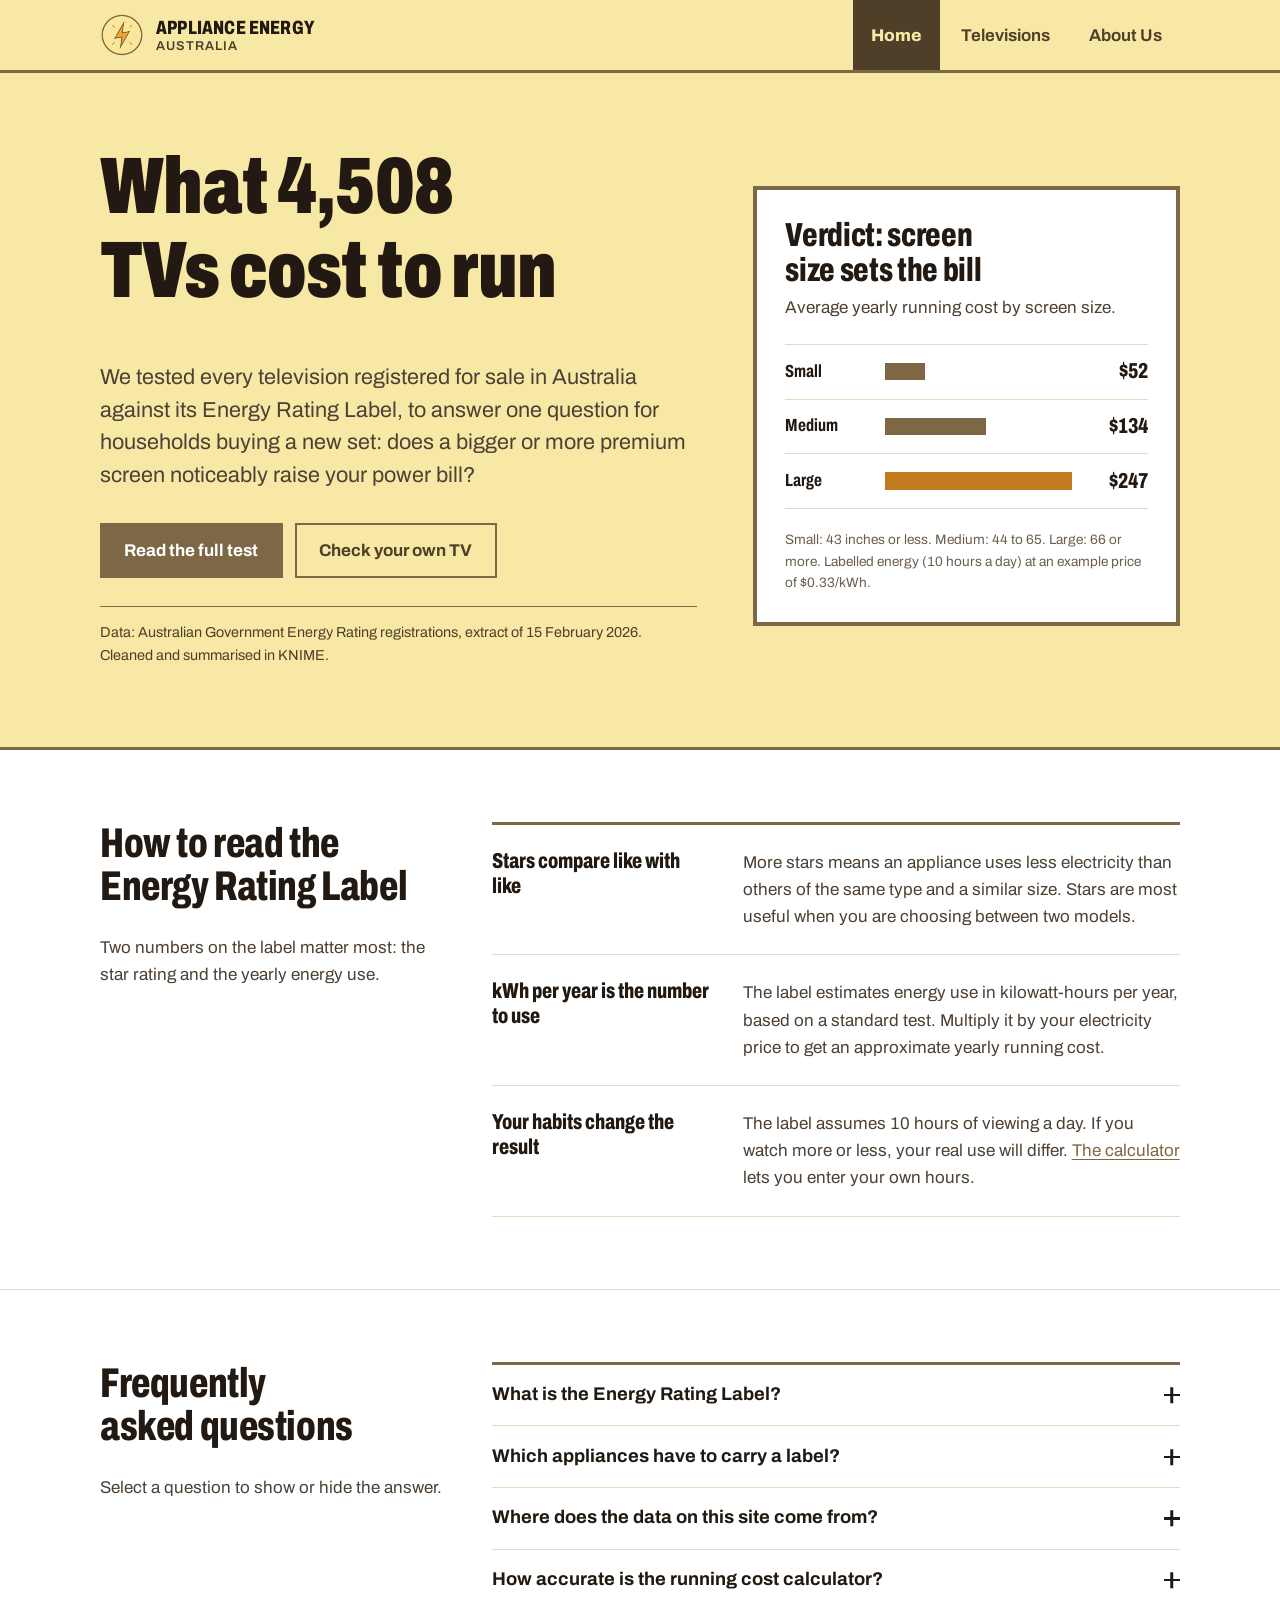
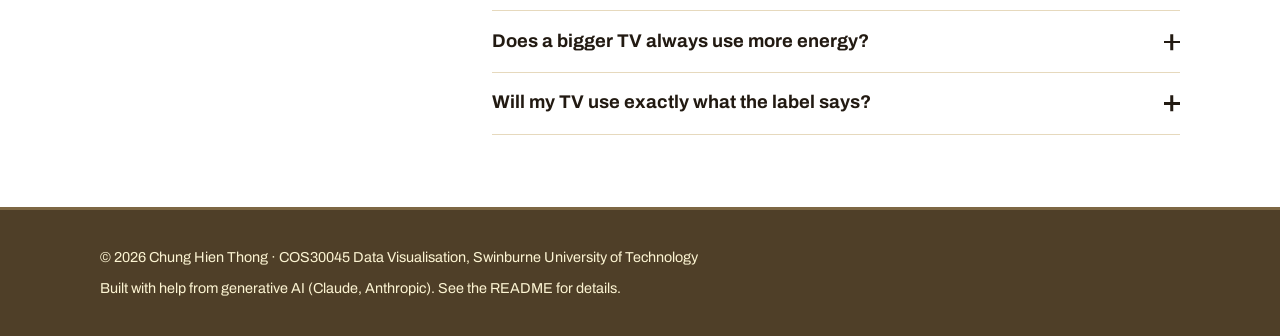
==== index.html @ 0ded5a05 "Add three-page site with navigation, FAQ accordion and footer (Ex 0.2) Home, Televisions and About U" ====
<!DOCTYPE html>
<html lang="en-AU">
<head>
  <meta charset="UTF-8">
  <meta name="viewport" content="width=device-width, initial-scale=1">
  <title>Appliance Energy Australia | Home</title>
  <meta name="description" content="A plain-language guide to how much electricity household appliances use in Australia.">
  <link rel="icon" href="assets/img/PowerIcon.png">
  <link rel="preconnect" href="https://fonts.googleapis.com">
  <link rel="preconnect" href="https://fonts.gstatic.com" crossorigin>
  <link rel="stylesheet" href="https://fonts.googleapis.com/css2?family=Archivo:wdth,wght@62..125,400..900&display=swap">
  <link rel="stylesheet" href="assets/css/styles.css">
  <script src="assets/js/main.js" defer></script>
  <script src="assets/js/report.js" defer></script>
</head>
<body>
  <a class="skip-link" href="#main">Skip to content</a>

  <header class="site-header">
    <div class="container header-inner">
      <a class="brand" href="index.html">
        <img src="assets/img/PowerIcon.png" alt="" width="44" height="44">
        <span class="brand-name">Appliance Energy<span class="brand-sub">Australia</span></span>
      </a>
      <nav class="site-nav" aria-label="Main">
        <ul>
          <li><a href="index.html" aria-current="page">Home</a></li>
          <li><a href="televisions.html">Televisions</a></li>
          <li><a href="about.html">About Us</a></li>
        </ul>
      </nav>
    </div>
  </header>

  <main id="main">
    <section class="cover" aria-labelledby="cover-title">
      <div class="container cover-grid">
        <div>
          <h1 id="cover-title">What 4,508 TVs cost to run</h1>
          <p class="standfirst">We tested every television registered for sale in Australia against its Energy Rating Label, to answer one question for households buying a new set: does a bigger or more premium screen noticeably raise your power bill?</p>
          <div class="cover-actions">
            <a class="btn" href="televisions.html">Read the full test</a>
            <a class="btn btn-quiet" href="televisions.html#calculator">Check your own TV</a>
          </div>
          <p class="byline">Data: Australian Government Energy Rating registrations, extract of 15 February 2026. Cleaned and summarised in KNIME.</p>
        </div>

        <aside class="verdict" aria-labelledby="verdict-title">
          <h2 id="verdict-title">Verdict: screen size sets the bill</h2>
          <p class="verdict-lead">Average yearly running cost by screen size.</p>
          <ol class="scores" data-grow>
            <li class="score score-small">
              <span class="score-label">Small</span>
              <span class="score-track"><span class="score-fill"></span></span>
              <span class="score-value">$52</span>
            </li>
            <li class="score score-medium">
              <span class="score-label">Medium</span>
              <span class="score-track"><span class="score-fill"></span></span>
              <span class="score-value">$134</span>
            </li>
            <li class="score score-large">
              <span class="score-label">Large</span>
              <span class="score-track"><span class="score-fill score-fill-focus"></span></span>
              <span class="score-value">$247</span>
            </li>
          </ol>
          <p class="fine-print">Small: 43 inches or less. Medium: 44 to 65. Large: 66 or more. Labelled energy (10 hours a day) at an example price of $0.33/kWh.</p>
        </aside>
      </div>
    </section>

    <section class="section" id="label" aria-labelledby="label-title">
      <div class="container split">
        <div class="section-head">
          <h2 id="label-title">How to read the Energy Rating Label</h2>
          <p>Two numbers on the label matter most: the star rating and the yearly energy use.</p>
        </div>
        <dl class="label-guide">
          <div>
            <dt>Stars compare like with like</dt>
            <dd>More stars means an appliance uses less electricity than others of the same type and a similar size. Stars are most useful when you are choosing between two models.</dd>
          </div>
          <div>
            <dt>kWh per year is the number to use</dt>
            <dd>The label estimates energy use in kilowatt-hours per year, based on a standard test. Multiply it by your electricity price to get an approximate yearly running cost.</dd>
          </div>
          <div>
            <dt>Your habits change the result</dt>
            <dd>The label assumes 10 hours of viewing a day. If you watch more or less, your real use will differ. <a href="televisions.html#calculator">The calculator</a> lets you enter your own hours.</dd>
          </div>
        </dl>
      </div>
    </section>

    <section class="section" aria-labelledby="faq-title">
      <div class="container split">
        <div class="section-head">
          <h2 id="faq-title">Frequently asked questions</h2>
          <p>Select a question to show or hide the answer.</p>
        </div>

        <div class="faq">
          <div class="faq-item">
            <h3 class="faq-q">
              <button type="button" id="faq-1-btn" aria-expanded="false" aria-controls="faq-1">
                What is the Energy Rating Label?
                <span class="faq-icon" aria-hidden="true"></span>
              </button>
            </h3>
            <div class="faq-a" id="faq-1" role="region" aria-labelledby="faq-1-btn" hidden>
              <p>It is a label shown on many household appliances sold in Australia and New Zealand. It gives a star rating and an estimate of how much electricity the appliance uses in a year.</p>
            </div>
          </div>

          <div class="faq-item">
            <h3 class="faq-q">
              <button type="button" id="faq-2-btn" aria-expanded="false" aria-controls="faq-2">
                Which appliances have to carry a label?
                <span class="faq-icon" aria-hidden="true"></span>
              </button>
            </h3>
            <div class="faq-a" id="faq-2" role="region" aria-labelledby="faq-2-btn" hidden>
              <p>Labelling applies to common household appliances such as televisions, fridges and freezers, washing machines, clothes dryers, dishwashers, air conditioners and computer monitors.</p>
            </div>
          </div>

          <div class="faq-item">
            <h3 class="faq-q">
              <button type="button" id="faq-3-btn" aria-expanded="false" aria-controls="faq-3">
                Where does the data on this site come from?
                <span class="faq-icon" aria-hidden="true"></span>
              </button>
            </h3>
            <div class="faq-a" id="faq-3" role="region" aria-labelledby="faq-3-btn" hidden>
              <p>The television data comes from registration records published by the Australian Government's Energy Rating program. This site uses the extract dated 15 February 2026, cleaned and summarised in KNIME.</p>
            </div>
          </div>

          <div class="faq-item">
            <h3 class="faq-q">
              <button type="button" id="faq-4-btn" aria-expanded="false" aria-controls="faq-4">
                How accurate is the running cost calculator?
                <span class="faq-icon" aria-hidden="true"></span>
              </button>
            </h3>
            <div class="faq-a" id="faq-4" role="region" aria-labelledby="faq-4-btn" hidden>
              <p>It gives an estimate. Real power draw changes with settings such as screen brightness, and the calculator does not include standby power. Treat the result as a guide for comparing options.</p>
            </div>
          </div>

          <div class="faq-item">
            <h3 class="faq-q">
              <button type="button" id="faq-5-btn" aria-expanded="false" aria-controls="faq-5">
                Does a bigger TV always use more energy?
                <span class="faq-icon" aria-hidden="true"></span>
              </button>
            </h3>
            <div class="faq-a" id="faq-5" role="region" aria-labelledby="faq-5-btn" hidden>
              <p>In the data, yes: energy use rises steadily with screen size, and a large TV costs about five times as much to run as a small one. Screen technology makes a much smaller difference. The Televisions page shows this step by step.</p>
            </div>
          </div>

          <div class="faq-item">
            <h3 class="faq-q">
              <button type="button" id="faq-6-btn" aria-expanded="false" aria-controls="faq-6">
                Will my TV use exactly what the label says?
                <span class="faq-icon" aria-hidden="true"></span>
              </button>
            </h3>
            <div class="faq-a" id="faq-6" role="region" aria-labelledby="faq-6-btn" hidden>
              <p>Probably not. The label comes from a standard laboratory test and assumes 10 hours of viewing a day. Brightness settings, the content you watch and how many hours you use the TV all change the real figure.</p>
            </div>
          </div>
        </div>
      </div>
    </section>
  </main>

  <footer class="site-footer">
    <div class="container footer-inner">
      <p>&copy; <span id="year">2026</span> Chung Hien Thong &middot; COS30045 Data Visualisation, Swinburne University of Technology</p>
      <p>Built with help from generative AI (Claude, Anthropic). See the README for details.</p>
    </div>
  </footer>
</body>
</html>
---- assets/css/styles.css ----
/* Initial version generated with Claude (Anthropic). See README > Generative AI Reflection. */

:root {
  --butter: #f8e8a5;
  --butter-deep: #f3cd6a;
  --butter-soft: #fcf4d2;
  --bark: #7d6744;
  --bark-dark: #4f3f28;
  --bolt: #c47a1e;
  --bolt-ink: #8a5210;
  --ink: #221a12;
  --ink-soft: #4d4034;
  --muted: #6b5e4e;
  --paper: #ffffff;
  --line: #e6d9bd;
  --error: #a3331a;
  --rule: 3px solid var(--bark);
  --hairline: 1px solid var(--line);
  --max-width: 1120px;
  --measure: 68ch;
  --font: "Archivo", "Helvetica Neue", Arial, sans-serif;
  --condensed: 72%;
  --ease-out: cubic-bezier(0.16, 1, 0.3, 1);
}

*,
*::before,
*::after {
  box-sizing: border-box;
}

html {
  scrollbar-color: var(--bark) var(--butter-soft);
  scroll-padding-top: 6rem;
}

body {
  margin: 0;
  font-family: var(--font);
  font-size: 1.0625rem;
  line-height: 1.6;
  color: var(--ink);
  background: var(--paper);
  caret-color: var(--bolt);
  font-variant-numeric: tabular-nums;
}

::selection {
  background: var(--butter-deep);
  color: var(--ink);
}

img {
  display: block;
  max-width: 100%;
  height: auto;
}

a {
  color: var(--bark);
  text-decoration-thickness: 1px;
  text-underline-offset: 0.2em;
}

a:hover {
  color: var(--bolt-ink);
  text-decoration-thickness: 2px;
}

:focus-visible {
  outline: 3px solid var(--bark-dark);
  outline-offset: 3px;
}

.site-footer :focus-visible {
  outline-color: var(--butter);
}

h1,
h2,
h3 {
  margin: 0 0 0.6em;
  line-height: 1.05;
  font-weight: 800;
  font-stretch: var(--condensed);
  letter-spacing: -0.01em;
  text-wrap: balance;
}

h1 {
  font-size: clamp(2.6rem, 6.5vw, 5rem);
  font-weight: 900;
}

h2 {
  font-size: clamp(1.8rem, 3.6vw, 2.6rem);
}

h3 {
  font-size: 1.35rem;
  line-height: 1.15;
}

p {
  margin: 0 0 1em;
}

.container {
  width: 100%;
  max-width: var(--max-width);
  margin: 0 auto;
  padding: 0 1.25rem;
}

.skip-link {
  position: absolute;
  left: -9999px;
  top: 0.75rem;
  z-index: 100;
  padding: 0.5rem 0.9rem;
  background: var(--ink);
  color: var(--paper);
}

.skip-link:focus {
  left: 0.75rem;
}

.skip-link:hover {
  color: var(--butter);
}

/* Masthead and navigation */

.site-header {
  background: var(--butter);
  border-bottom: var(--rule);
}

.header-inner {
  display: flex;
  align-items: center;
  justify-content: space-between;
  gap: 1rem;
}

.brand {
  display: flex;
  align-items: center;
  gap: 0.75rem;
  padding: 0.7rem 0;
  color: var(--ink);
  text-decoration: none;
}

.brand:hover {
  color: var(--ink);
}

.brand img {
  width: 44px;
  height: 44px;
}

.brand-name {
  display: flex;
  flex-direction: column;
  font-size: 1.2rem;
  font-weight: 800;
  font-stretch: var(--condensed);
  line-height: 1;
  letter-spacing: 0.01em;
  text-transform: uppercase;
}

.brand-sub {
  margin-top: 0.2rem;
  font-size: 0.8rem;
  font-weight: 600;
  font-stretch: 100%;
  letter-spacing: 0.08em;
  color: var(--bark-dark);
}

.site-nav ul {
  display: flex;
  gap: 0.25rem;
  margin: 0;
  padding: 0;
  list-style: none;
}

.site-nav a {
  display: block;
  padding: 1.35rem 1.1rem;
  color: var(--bark-dark);
  font-weight: 650;
  text-decoration: none;
  transition: background-color 0.2s var(--ease-out), color 0.2s var(--ease-out);
}

.site-nav a:hover {
  background: var(--butter-deep);
  color: var(--ink);
}

.site-nav a[aria-current="page"] {
  background: var(--bark-dark);
  color: var(--butter);
  font-weight: 800;
}

/* Buttons and shared text */

.btn {
  display: inline-flex;
  align-items: center;
  justify-content: center;
  min-height: 48px;
  padding: 0.75rem 1.4rem;
  border: 2px solid var(--bark);
  background: var(--bark);
  color: var(--paper);
  font: inherit;
  font-weight: 700;
  text-decoration: none;
  cursor: pointer;
  transition: background-color 0.2s var(--ease-out), border-color 0.2s var(--ease-out);
}

.btn:hover {
  background: var(--bark-dark);
  border-color: var(--bark-dark);
  color: var(--paper);
}

.btn-quiet {
  background: transparent;
  color: var(--bark-dark);
}

.btn-quiet:hover {
  background: var(--butter-soft);
  color: var(--ink);
}

.standfirst {
  max-width: 56ch;
  font-size: clamp(1.15rem, 1.8vw, 1.35rem);
  line-height: 1.5;
  color: var(--ink-soft);
}

.byline {
  margin: 1.75rem 0 0;
  padding-top: 0.85rem;
  border-top: 1px solid var(--bark);
  font-size: 0.9rem;
  color: var(--bark-dark);
}

.fine-print {
  margin: 0;
  font-size: 0.85rem;
  color: var(--muted);
}

.section {
  padding: 4.5rem 0;
}

.section + .section {
  border-top: var(--hairline);
}

.band {
  background: var(--butter-soft);
}

.section-head {
  max-width: var(--measure);
  margin-bottom: 2.25rem;
}

.section-head p {
  color: var(--ink-soft);
}

.split {
  display: grid;
  grid-template-columns: minmax(0, 1fr) minmax(0, 2fr);
  gap: 3rem;
}

/* Report cover (Home) and report header (inner pages) */

.cover,
.report-head {
  background: var(--butter);
  border-bottom: var(--rule);
}

.cover {
  padding: 4.5rem 0 5rem;
}

.cover-grid {
  display: grid;
  grid-template-columns: minmax(0, 7fr) minmax(0, 5fr);
  gap: 3.5rem;
  align-items: center;
}

.cover-actions {
  display: flex;
  flex-wrap: wrap;
  gap: 0.75rem;
  margin-top: 2rem;
}

.report-head {
  padding: 3.5rem 0 3rem;
}

.report-head .standfirst {
  margin-bottom: 0;
}

/* Verdict box: the report's scored summary */

.verdict {
  padding: 1.75rem;
  border: 4px solid var(--bark);
  background: var(--paper);
}

.verdict h2 {
  font-size: clamp(1.6rem, 2.6vw, 2.1rem);
  margin-bottom: 0.4rem;
}

.verdict-lead {
  margin-bottom: 1.4rem;
  color: var(--ink-soft);
}

.scores {
  margin: 0 0 1.25rem;
  padding: 0;
  list-style: none;
}

.score {
  display: grid;
  grid-template-columns: 5.5rem minmax(0, 1fr) 4rem;
  align-items: center;
  gap: 0.75rem;
  padding: 0.6rem 0;
  border-top: var(--hairline);
}

.score:last-child {
  border-bottom: var(--hairline);
}

.score-label {
  font-weight: 700;
  font-stretch: var(--condensed);
  font-size: 1.1rem;
}

.score-track {
  height: 1.1rem;
}

.score-fill {
  display: block;
  width: var(--share);
  height: 100%;
  background: var(--bark);
  transform-origin: left center;
}

.score-fill-focus {
  background: var(--bolt);
}

.score-small {
  --share: 21%;
}

.score-medium {
  --share: 54%;
}

.score-large {
  --share: 100%;
}

.score-value {
  font-size: 1.35rem;
  font-weight: 800;
  font-stretch: var(--condensed);
  text-align: right;
}

/* The one authored motion: bars grow from zero when they come into view */

.grow-ready .score-fill,
.grow-ready .bar {
  transform: scaleX(0);
}

.grow-in .score-fill,
.grow-in .bar {
  transform: scaleX(1);
  transition: transform 1.1s var(--ease-out);
}

.grow-in .scores li:nth-child(2) .score-fill,
.grow-in g:nth-of-type(2) .bar {
  transition-delay: 0.12s;
}

.grow-in .scores li:nth-child(3) .score-fill,
.grow-in g:nth-of-type(3) .bar {
  transition-delay: 0.24s;
}

/* Home: how to read the label */

.label-guide {
  margin: 0;
  border-top: var(--rule);
}

.label-guide div {
  display: grid;
  grid-template-columns: minmax(0, 1fr) minmax(0, 2fr);
  gap: 2rem;
  padding: 1.5rem 0;
  border-bottom: var(--hairline);
}

.label-guide dt {
  font-size: 1.35rem;
  font-weight: 800;
  font-stretch: var(--condensed);
  line-height: 1.15;
}

.label-guide dd {
  margin: 0;
  color: var(--ink-soft);
}

/* FAQ accordion */

.faq {
  border-top: var(--rule);
}

.faq-item {
  border-bottom: var(--hairline);
}

.faq-q {
  margin: 0;
  font-size: 1.15rem;
  font-stretch: 100%;
  font-weight: 700;
  line-height: 1.3;
}

.faq-q button {
  display: flex;
  justify-content: space-between;
  align-items: center;
  gap: 1rem;
  width: 100%;
  min-height: 48px;
  padding: 1.15rem 0;
  border: 0;
  background: none;
  color: var(--ink);
  font: inherit;
  text-align: left;
  cursor: pointer;
}

.faq-q button:hover {
  color: var(--bolt-ink);
}

.faq-icon {
  position: relative;
  flex: none;
  width: 16px;
  height: 16px;
}

.faq-icon::before,
.faq-icon::after {
  content: "";
  position: absolute;
  top: 7px;
  left: 0;
  width: 16px;
  height: 2.5px;
  background: currentColor;
  transition: transform 0.25s var(--ease-out);
}

.faq-icon::after {
  transform: rotate(90deg);
}

.faq-q button[aria-expanded="true"] .faq-icon::after {
  transform: rotate(0deg);
}

.faq-a {
  max-width: var(--measure);
  padding: 0 2.5rem 1.4rem 0;
  color: var(--ink-soft);
}

.faq-a p:last-child {
  margin-bottom: 0;
}

/* Televisions: the report layout with a findings rail */

.report-layout {
  padding-top: 3.5rem;
  display: grid;
  grid-template-columns: 15rem minmax(0, 1fr);
  gap: 3.5rem;
  align-items: start;
}

.rail {
  position: sticky;
  top: 1.5rem;
  padding: 1.25rem 0 0;
  border-top: var(--rule);
}

.rail-title {
  margin: 0 0 0.75rem;
  font-size: 1rem;
  font-stretch: 100%;
  font-weight: 800;
}

.rail ol {
  margin: 0;
  padding: 0;
  list-style: none;
  counter-reset: finding;
}

.rail li + li {
  border-top: var(--hairline);
}

.rail a {
  display: grid;
  grid-template-columns: 1.75rem minmax(0, 1fr);
  gap: 0.25rem;
  padding: 0.6rem 0.5rem 0.6rem 0;
  color: var(--ink-soft);
  font-size: 0.95rem;
  line-height: 1.35;
  text-decoration: none;
}

.rail li:not(.rail-extra) a::before {
  counter-increment: finding;
  content: counter(finding);
  font-weight: 800;
  font-stretch: var(--condensed);
  font-size: 1.1rem;
  color: var(--bark);
}

.rail-extra a {
  grid-template-columns: minmax(0, 1fr);
}

.rail a:hover {
  color: var(--ink);
}

.rail li:not(.rail-extra) + .rail-extra {
  margin-top: 0.5rem;
  border-top: 2px solid var(--bark);
}

@media (min-width: 961px) {
  .rail a[aria-current="true"] {
    color: var(--ink);
    font-weight: 700;
    background: var(--butter);
    padding-left: 0.5rem;
    margin-left: -0.5rem;
  }

  .rail a[aria-current="true"]::before {
    color: var(--bark-dark);
  }
}

.method {
  margin: 0;
  padding: 1.75rem;
  border: 2px solid var(--bark);
  background: var(--paper);
}

.method h2 {
  font-size: 1.6rem;
}

.method dl {
  display: grid;
  grid-template-columns: repeat(2, minmax(0, 1fr));
  gap: 0 2rem;
  margin: 0 0 1rem;
}

.method dl div {
  padding: 0.75rem 0;
  border-top: var(--hairline);
}

.method dt {
  font-size: 0.85rem;
  font-weight: 700;
  color: var(--bark);
}

.method dd {
  margin: 0.15rem 0 0;
}

.finding {
  display: grid;
  grid-template-columns: 4.5rem minmax(0, 1fr);
  gap: 1.25rem;
  padding: 4rem 0;
  border-bottom: var(--hairline);
}

.finding-number {
  margin: 0;
  font-size: 4.5rem;
  font-weight: 900;
  font-stretch: var(--condensed);
  line-height: 0.8;
  color: var(--bark);
}

.section-lead,
.finding-body > p {
  max-width: var(--measure);
  color: var(--ink-soft);
}

sup {
  font-size: 0.7em;
  font-weight: 700;
  line-height: 0;
}

sup a {
  padding: 0 0.1em;
  text-decoration: none;
}

.imperative {
  max-width: var(--measure);
  margin: 1.75rem 0 0;
  padding: 1rem 1.25rem;
  background: var(--butter);
  border-top: var(--rule);
  font-size: 1.15rem;
  font-weight: 700;
  color: var(--ink);
}

/* Figures, charts and data tables */

.chart-figure {
  margin: 1.75rem 0 0;
  padding: 1.5rem 0 0;
  border-top: 2px solid var(--ink);
}

.chart-img {
  margin: 0 auto;
}

.chart-figure figcaption {
  margin-top: 1rem;
  font-size: 0.85rem;
  color: var(--muted);
}

.responsive-svg-container {
  width: 100%;
  max-width: 900px;
  margin-right: auto;
  margin-left: auto;
}

.responsive-svg-container svg {
  display: block;
  width: 100%;
  height: auto;
  overflow: visible;
}

.bar {
  fill: var(--bark);
  transform-box: fill-box;
  transform-origin: left center;
}

.bar-focus {
  fill: var(--bolt);
}

.baseline {
  stroke: var(--ink);
  stroke-width: 2;
}

.bar-label,
.bar-value {
  font-family: var(--font);
  font-size: 22px;
  fill: var(--ink);
}

.bar-label {
  font-weight: 700;
  font-stretch: var(--condensed);
}

.bar-value {
  font-weight: 800;
  font-stretch: var(--condensed);
}

.data-table {
  margin-top: 1rem;
}

.data-table summary {
  display: inline-flex;
  align-items: center;
  min-height: 44px;
  font-weight: 700;
  color: var(--bark);
  cursor: pointer;
}

.data-table summary:hover {
  color: var(--bolt-ink);
}

.table-scroll {
  overflow-x: auto;
}

table {
  width: 100%;
  margin: 0.5rem 0 0;
  border-collapse: collapse;
  font-size: 0.95rem;
}

caption {
  margin-bottom: 0.5rem;
  text-align: left;
  font-size: 0.85rem;
  color: var(--muted);
}

th,
td {
  padding: 0.55rem 0.75rem;
  border-bottom: var(--hairline);
  text-align: left;
}

thead th {
  background: var(--butter);
  border-bottom: 2px solid var(--bark);
  font-weight: 700;
}

td.num,
th.num {
  text-align: right;
}

.small-sample td {
  border-bottom: 2px dashed var(--bark);
}

.sample-note {
  font-size: 0.8rem;
  font-weight: 700;
  color: var(--bolt-ink);
}

/* Televisions: calculator worksheet */

.calc {
  display: grid;
  grid-template-columns: minmax(0, 1.2fr) minmax(0, 1fr);
  gap: 2rem;
  align-items: start;
}

.calc-form {
  padding: 1.75rem;
  border: 2px solid var(--bark);
  background: var(--paper);
}

.field {
  margin-bottom: 1.25rem;
}

.field label {
  display: block;
  margin-bottom: 0.35rem;
  font-weight: 700;
}

.field-hint {
  margin-left: 0.35rem;
  font-size: 0.85rem;
  font-weight: 400;
  color: var(--muted);
}

.field-row {
  display: grid;
  grid-template-columns: 1fr 1fr;
  gap: 1rem;
}

input,
select {
  width: 100%;
  min-height: 48px;
  padding: 0.65rem 0.75rem;
  border: 2px solid var(--bark);
  border-radius: 0;
  background: var(--paper);
  color: var(--ink);
  font: inherit;
}

input:focus,
select:focus {
  outline: 3px solid var(--bark-dark);
  outline-offset: 1px;
}

.input-unit {
  position: relative;
}

.input-unit input {
  padding-right: 3.25rem;
}

.input-unit-wide input {
  padding-right: 4.5rem;
}

.input-unit input::-webkit-outer-spin-button,
.input-unit input::-webkit-inner-spin-button {
  margin: 0;
  -webkit-appearance: none;
}

.input-unit input[type="number"] {
  -moz-appearance: textfield;
  appearance: textfield;
}

.input-unit span {
  position: absolute;
  top: 50%;
  right: 0.85rem;
  transform: translateY(-50%);
  font-size: 0.9rem;
  font-weight: 600;
  color: var(--muted);
  pointer-events: none;
}

.field.has-error input {
  border-color: var(--error);
}

.field-error {
  margin: 0.35rem 0 0;
  font-size: 0.9rem;
  font-weight: 600;
  color: var(--error);
}

.field-error:empty {
  display: none;
}

.results h3 {
  margin-bottom: 0.75rem;
  font-size: 1.6rem;
}

.results-empty {
  margin: 0;
  color: var(--muted);
}

.results-title {
  margin: 0;
  color: var(--ink-soft);
}

.results-total {
  margin: 0.15rem 0 0;
  font-size: clamp(2.8rem, 5vw, 3.75rem);
  font-weight: 900;
  font-stretch: var(--condensed);
  line-height: 1;
  color: var(--bolt-ink);
}

.figures {
  margin: 1.25rem 0;
}

.figures div {
  display: flex;
  justify-content: space-between;
  align-items: baseline;
  gap: 1rem;
  padding: 0.65rem 0;
  border-top: var(--hairline);
}

.figures dt {
  color: var(--ink-soft);
}

.figures dd {
  margin: 0;
  font-size: 1.2rem;
  font-weight: 800;
  white-space: nowrap;
}

.figures dd span {
  margin-left: 0.25rem;
  font-size: 0.85rem;
  font-weight: 500;
  color: var(--muted);
}

/* About: method and fine print */

.about-grid {
  display: grid;
  grid-template-columns: minmax(0, 2fr) minmax(0, 1fr);
  gap: 3.5rem;
  align-items: start;
}

.prose {
  max-width: var(--measure);
}

.prose h2 {
  margin-top: 2.75rem;
  padding-top: 1rem;
  border-top: var(--rule);
  font-size: clamp(1.6rem, 3vw, 2.1rem);
}

.prose h2:first-child {
  margin-top: 0;
}

.prose h3 {
  margin-top: 1.75rem;
}

.prose p {
  color: var(--ink-soft);
}

.info-panel {
  position: sticky;
  top: 1.5rem;
  padding: 1.5rem;
  background: var(--butter);
  border-top: var(--rule);
}

.info-panel h2 {
  font-size: 1.35rem;
}

.info-panel dl {
  margin: 0;
}

.info-panel div + div {
  margin-top: 0.9rem;
  padding-top: 0.9rem;
  border-top: 1px solid var(--butter-deep);
}

.info-panel dt {
  font-size: 0.85rem;
  font-weight: 700;
  color: var(--bark-dark);
}

.info-panel dd {
  margin: 0.15rem 0 0;
}

.info-panel a {
  color: var(--bark-dark);
}

/* Footer: the report's fine print */

.site-footer {
  padding: 2.25rem 0;
  border-top: var(--rule);
  background: var(--bark-dark);
  font-size: 0.9rem;
  color: var(--butter-soft);
}

.site-footer a {
  color: var(--butter);
}

.site-footer a:hover {
  color: var(--paper);
}

.footer-inner {
  display: flex;
  flex-wrap: wrap;
  justify-content: space-between;
  gap: 0.5rem 2rem;
}

.footer-inner p {
  margin: 0;
}

/* Responsive layout */

@media (max-width: 960px) {
  .report-layout {
    grid-template-columns: 1fr;
    gap: 0;
  }

  .report-layout {
    padding-top: 2.5rem;
  }

  .rail {
    position: static;
  }

  .method {
    margin-top: 2rem;
  }
}

@media (max-width: 860px) {
  .cover-grid,
  .split,
  .calc,
  .about-grid {
    grid-template-columns: 1fr;
    gap: 2.25rem;
  }

  .label-guide div {
    grid-template-columns: 1fr;
    gap: 0.4rem;
  }

  .info-panel {
    position: static;
  }
}

@media (max-width: 600px) {
  body {
    font-size: 1rem;
  }

  .header-inner {
    flex-direction: column;
    align-items: flex-start;
    gap: 0;
  }

  .brand {
    padding-bottom: 0.25rem;
  }

  .site-nav ul {
    margin-left: -0.6rem;
  }

  .site-nav a {
    padding: 0.75rem 0.8rem;
  }

  .cover,
  .section {
    padding: 3rem 0;
  }

  .report-head {
    padding: 2.5rem 0 2rem;
  }

  .verdict,
  .method,
  .calc-form {
    padding: 1.25rem;
  }

  .score {
    grid-template-columns: 4.5rem minmax(0, 1fr) 3.5rem;
    gap: 0.5rem;
  }

  .method dl {
    grid-template-columns: 1fr;
  }

  .finding {
    grid-template-columns: 1fr;
    gap: 0.5rem;
    padding: 3rem 0;
  }

  .finding-number {
    font-size: 3rem;
  }

  .field-row {
    grid-template-columns: 1fr;
    gap: 0;
  }

  .faq-a {
    padding-right: 0;
  }
}

@media (prefers-reduced-motion: reduce) {
  .grow-ready .score-fill,
  .grow-ready .bar {
    transform: none;
  }

  .grow-in .score-fill,
  .grow-in .bar {
    transition: none;
  }
}
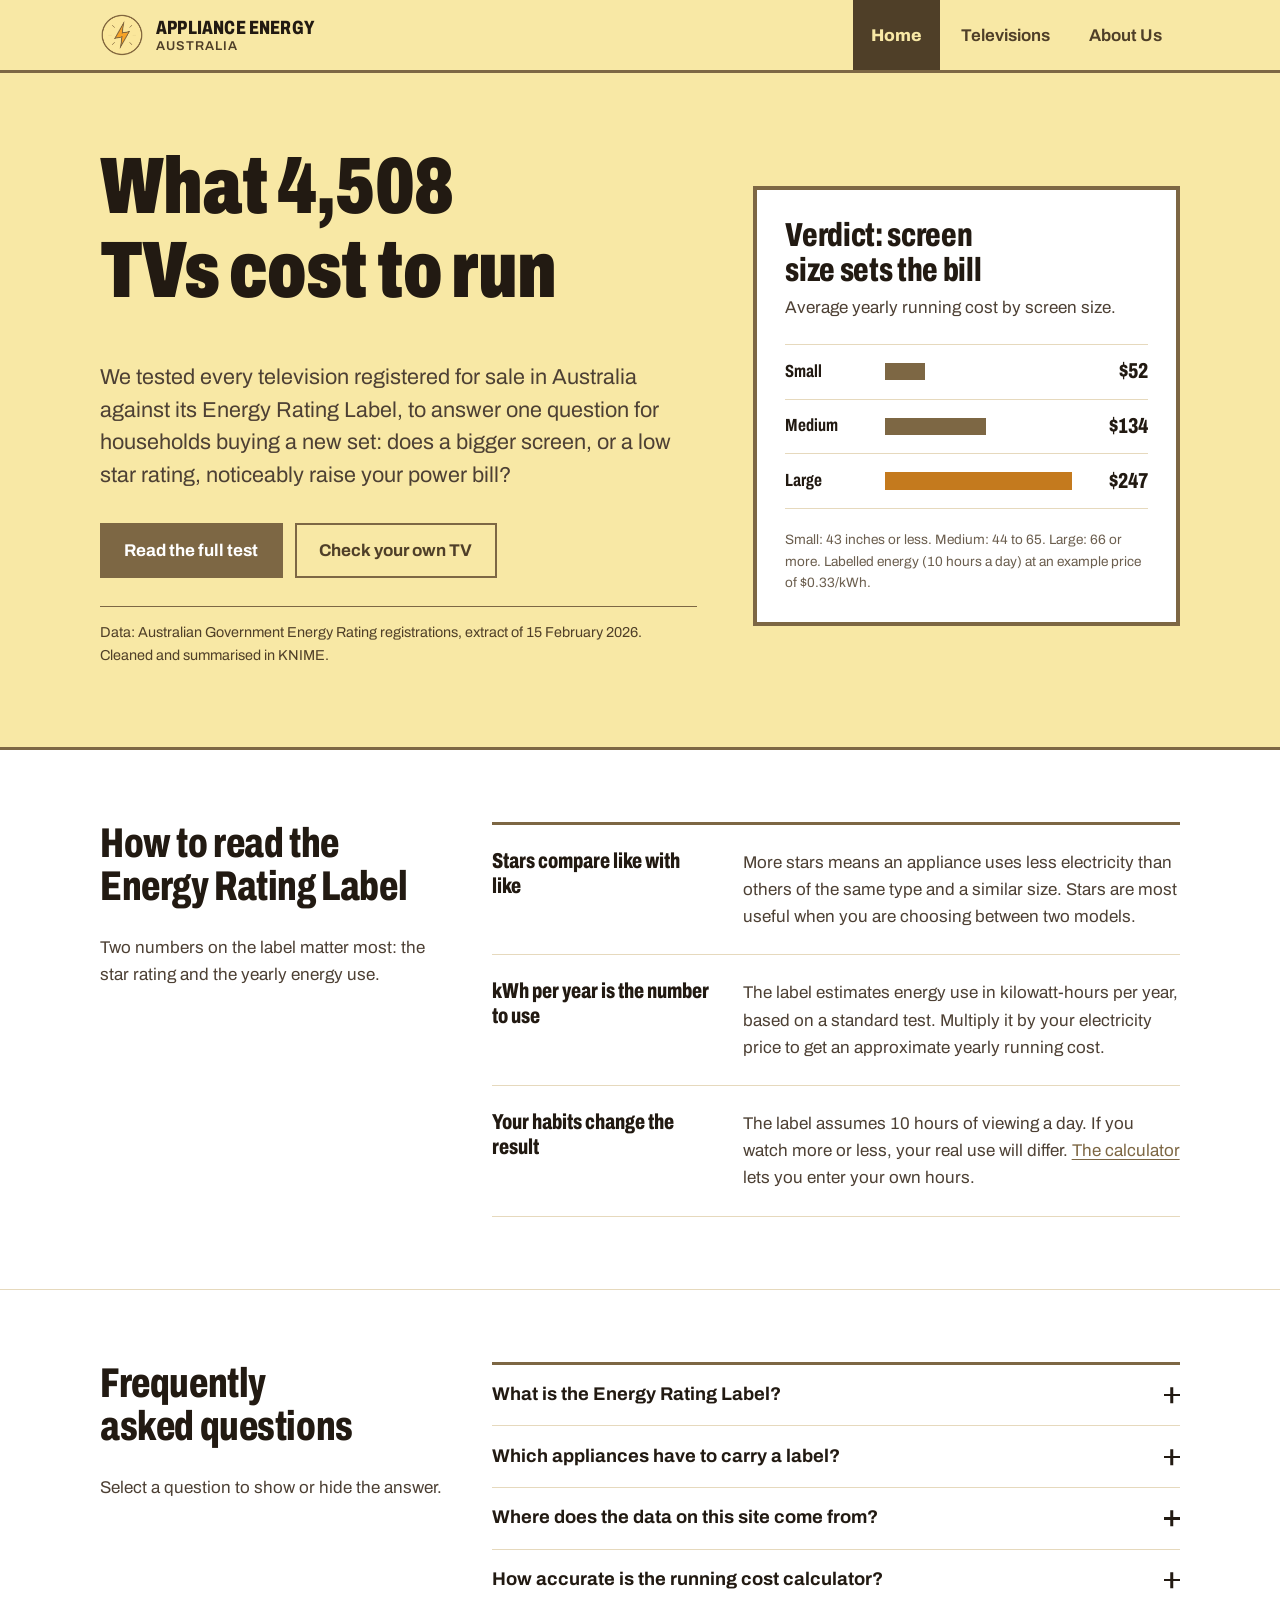
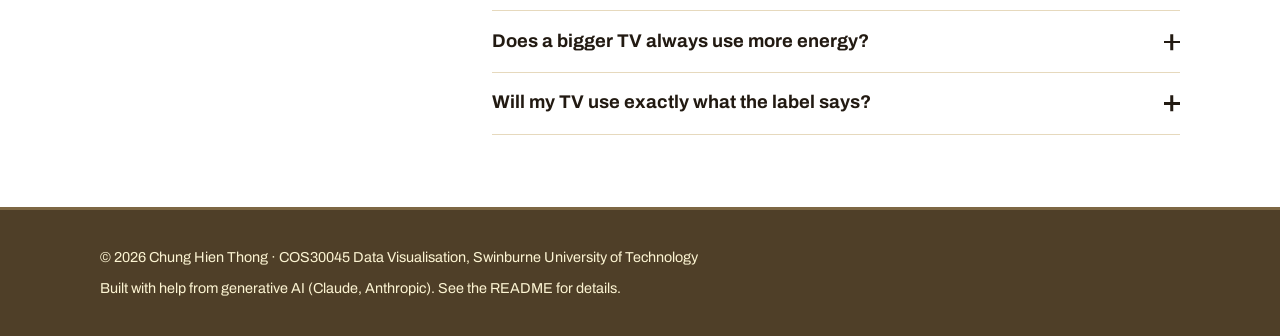
==== commit f8a2e1cd: "Replace Finding 4 with star rating, add calculator chart, move report nav - Finding 4 now compares e" ====
--- a/index.html
+++ b/index.html
@@ -37,7 +37,7 @@
       <div class="container cover-grid">
         <div>
           <h1 id="cover-title">What 4,508 TVs cost to run</h1>
-          <p class="standfirst">We tested every television registered for sale in Australia against its Energy Rating Label, to answer one question for households buying a new set: does a bigger or more premium screen noticeably raise your power bill?</p>
+          <p class="standfirst">We tested every television registered for sale in Australia against its Energy Rating Label, to answer one question for households buying a new set: does a bigger screen, or a low star rating, noticeably raise your power bill?</p>
           <div class="cover-actions">
             <a class="btn" href="televisions.html">Read the full test</a>
             <a class="btn btn-quiet" href="televisions.html#calculator">Check your own TV</a>
@@ -157,7 +157,7 @@
               </button>
             </h3>
             <div class="faq-a" id="faq-5" role="region" aria-labelledby="faq-5-btn" hidden>
-              <p>In the data, yes: energy use rises steadily with screen size, and a large TV costs about five times as much to run as a small one. Screen technology makes a much smaller difference. The Televisions page shows this step by step.</p>
+              <p>In the data, yes: energy use rises steadily with screen size, and a large TV costs about five times as much to run as a small one. The star rating matters too: average energy use falls steadily from about 1,200 kWh a year at 1 star to under 200 kWh at 8 stars. The Televisions page shows this step by step.</p>
             </div>
           </div>
 
--- a/assets/css/styles.css
+++ b/assets/css/styles.css
@@ -322,6 +322,10 @@
   padding: 3.5rem 0 3rem;
 }
 
+.report-head .cover-grid {
+  align-items: start;
+}
+
 .report-head .standfirst {
   margin-bottom: 0;
 }
@@ -425,6 +429,31 @@
 .grow-in .scores li:nth-child(3) .score-fill,
 .grow-in g:nth-of-type(3) .bar {
   transition-delay: 0.24s;
+}
+
+.grow-in .scores li:nth-child(4) .score-fill,
+.grow-in g:nth-of-type(4) .bar {
+  transition-delay: 0.36s;
+}
+
+.grow-in .scores li:nth-child(5) .score-fill,
+.grow-in g:nth-of-type(5) .bar {
+  transition-delay: 0.48s;
+}
+
+.grow-in .scores li:nth-child(6) .score-fill,
+.grow-in g:nth-of-type(6) .bar {
+  transition-delay: 0.60s;
+}
+
+.grow-in .scores li:nth-child(7) .score-fill,
+.grow-in g:nth-of-type(7) .bar {
+  transition-delay: 0.72s;
+}
+
+.grow-in .scores li:nth-child(8) .score-fill,
+.grow-in g:nth-of-type(8) .bar {
+  transition-delay: 0.84s;
 }
 
 /* Home: how to read the label */
@@ -533,17 +562,12 @@
 
 .report-layout {
   padding-top: 3.5rem;
-  display: grid;
-  grid-template-columns: 15rem minmax(0, 1fr);
-  gap: 3.5rem;
-  align-items: start;
 }
 
 .rail {
-  position: sticky;
-  top: 1.5rem;
-  padding: 1.25rem 0 0;
-  border-top: var(--rule);
+  padding: 1.75rem;
+  border: 4px solid var(--bark);
+  background: var(--paper);
 }
 
 .rail-title {
@@ -820,9 +844,7 @@
 
 .calc {
   display: grid;
-  grid-template-columns: minmax(0, 1.2fr) minmax(0, 1fr);
   gap: 2rem;
-  align-items: start;
 }
 
 .calc-form {
@@ -864,6 +886,7 @@
   background: var(--paper);
   color: var(--ink);
   font: inherit;
+  line-height: 1.25;
 }
 
 input:focus,
@@ -945,8 +968,35 @@
   color: var(--bolt-ink);
 }
 
+.results-grid {
+  display: grid;
+  grid-template-columns: minmax(0, 1fr) minmax(0, 1fr);
+  gap: 3.5rem;
+  align-items: start;
+}
+
+.calc-chart,
+.calc-chart-note {
+  margin: 1.25rem 0 0;
+}
+
+/* SVG text scales with the chart's width, so cap it to keep labels near 18px. */
+.calc-chart .responsive-svg-container {
+  max-width: 440px;
+  margin-left: 0;
+}
+
+.calc-chart figcaption {
+  margin-top: 0.5rem;
+}
+
+.calc-chart .bar-label,
+.calc-chart .bar-value {
+  font-size: 18px;
+}
+
 .figures {
-  margin: 1.25rem 0;
+  margin: 0 0 1.25rem;
 }
 
 .figures div {
@@ -1077,27 +1127,14 @@
 
 @media (max-width: 960px) {
   .report-layout {
-    grid-template-columns: 1fr;
-    gap: 0;
-  }
-
-  .report-layout {
     padding-top: 2.5rem;
-  }
-
-  .rail {
-    position: static;
-  }
-
-  .method {
-    margin-top: 2rem;
   }
 }
 
 @media (max-width: 860px) {
   .cover-grid,
   .split,
-  .calc,
+  .results-grid,
   .about-grid {
     grid-template-columns: 1fr;
     gap: 2.25rem;
@@ -1175,8 +1212,25 @@
     gap: 0;
   }
 
+  .calc-chart .bar-label,
+  .calc-chart .bar-value {
+    font-size: 21px;
+  }
+
   .faq-a {
     padding-right: 0;
+  }
+
+  .bar-label,
+  .bar-value {
+    font-size: 30px;
+  }
+}
+
+@media print {
+  .grow-ready .score-fill,
+  .grow-ready .bar {
+    transform: none;
   }
 }
 
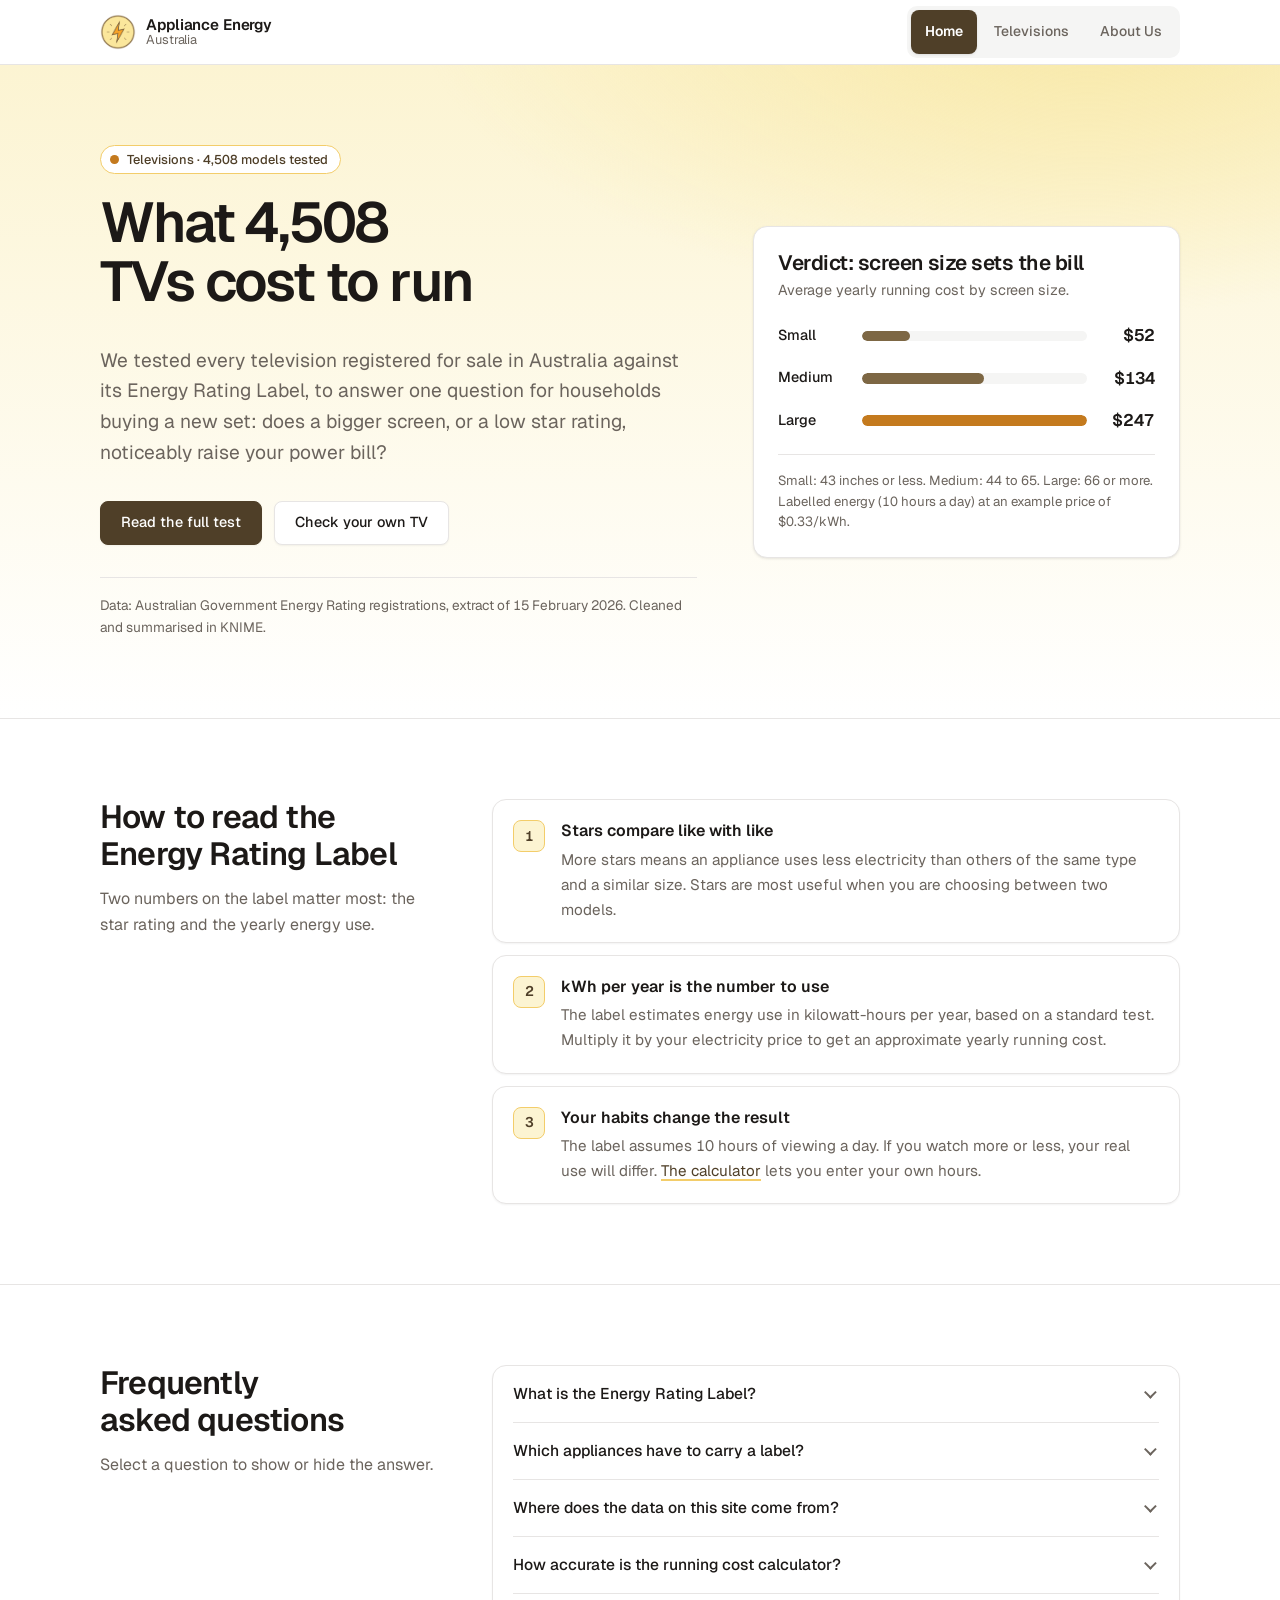
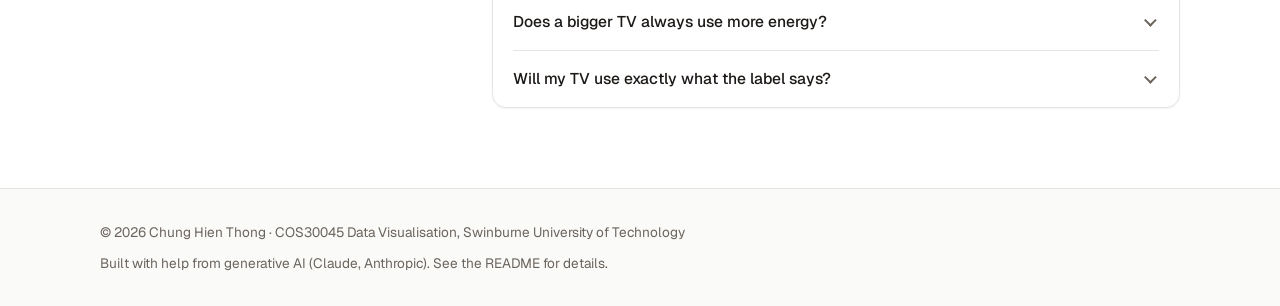
==== commit a76f2c53: "Restyle the site: new design tokens, typography and page badges" ====
--- a/index.html
+++ b/index.html
@@ -8,7 +8,7 @@
   <link rel="icon" href="assets/img/PowerIcon.png">
   <link rel="preconnect" href="https://fonts.googleapis.com">
   <link rel="preconnect" href="https://fonts.gstatic.com" crossorigin>
-  <link rel="stylesheet" href="https://fonts.googleapis.com/css2?family=Archivo:wdth,wght@62..125,400..900&display=swap">
+  <link rel="stylesheet" href="https://fonts.googleapis.com/css2?family=Geist:wght@400..700&display=swap">
   <link rel="stylesheet" href="assets/css/styles.css">
   <script src="assets/js/main.js" defer></script>
   <script src="assets/js/report.js" defer></script>
@@ -36,6 +36,7 @@
     <section class="cover" aria-labelledby="cover-title">
       <div class="container cover-grid">
         <div>
+          <p class="eyebrow">Televisions &middot; 4,508 models tested</p>
           <h1 id="cover-title">What 4,508 TVs cost to run</h1>
           <p class="standfirst">We tested every television registered for sale in Australia against its Energy Rating Label, to answer one question for households buying a new set: does a bigger screen, or a low star rating, noticeably raise your power bill?</p>
           <div class="cover-actions">
--- a/assets/css/styles.css
+++ b/assets/css/styles.css
@@ -1,25 +1,38 @@
 /* Initial version generated with Claude (Anthropic). See README > Generative AI Reflection. */
 
+/* Design tokens follow the shadcn/ui naming (background, card, muted, primary, accent, border, ring).
+   Neutrals are a warm stone grey; the accent and chart colours are sampled from the power logo. */
 :root {
-  --butter: #f8e8a5;
-  --butter-deep: #f3cd6a;
-  --butter-soft: #fcf4d2;
-  --bark: #7d6744;
-  --bark-dark: #4f3f28;
-  --bolt: #c47a1e;
-  --bolt-ink: #8a5210;
-  --ink: #221a12;
-  --ink-soft: #4d4034;
-  --muted: #6b5e4e;
-  --paper: #ffffff;
-  --line: #e6d9bd;
-  --error: #a3331a;
-  --rule: 3px solid var(--bark);
-  --hairline: 1px solid var(--line);
+  --background: #ffffff;
+  --foreground: #1c1917;
+  --card: #ffffff;
+  --muted: #f5f5f4;
+  --muted-foreground: #6b645d;
+  --primary: #4f3f28;
+  --primary-hover: #3d311f;
+  --primary-foreground: #ffffff;
+  --accent: #fcf4d2;
+  --accent-strong: #f8e8a5;
+  --accent-border: #f3cd6a;
+  --accent-foreground: #4f3f28;
+  --chart: #7d6744;
+  --chart-focus: #c47a1e;
+  --brand-ink: #8a5210;
+  --border: #e7e5e4;
+  --input: #948d86;
+  --ring: #4f3f28;
+  --surface: #fafaf9;
+  --header-background: rgba(255, 255, 255, 0.85);
+  --destructive: #b42318;
+  --radius: 0.625rem;
+  --radius-sm: calc(var(--radius) - 4px);
+  --radius-md: calc(var(--radius) - 2px);
+  --radius-xl: calc(var(--radius) + 4px);
+  --shadow-xs: 0 1px 2px rgba(28, 25, 23, 0.05);
+  --shadow-sm: 0 1px 3px rgba(28, 25, 23, 0.08), 0 1px 2px -1px rgba(28, 25, 23, 0.08);
   --max-width: 1120px;
   --measure: 68ch;
-  --font: "Archivo", "Helvetica Neue", Arial, sans-serif;
-  --condensed: 72%;
+  --font: "Geist", ui-sans-serif, system-ui, -apple-system, "Segoe UI", Roboto, Arial, sans-serif;
   --ease-out: cubic-bezier(0.16, 1, 0.3, 1);
 }
 
@@ -30,24 +43,23 @@
 }
 
 html {
-  scrollbar-color: var(--bark) var(--butter-soft);
   scroll-padding-top: 6rem;
 }
 
 body {
   margin: 0;
   font-family: var(--font);
-  font-size: 1.0625rem;
-  line-height: 1.6;
-  color: var(--ink);
-  background: var(--paper);
-  caret-color: var(--bolt);
+  font-size: 1rem;
+  line-height: 1.65;
+  color: var(--foreground);
+  background: var(--background);
   font-variant-numeric: tabular-nums;
+  -webkit-font-smoothing: antialiased;
 }
 
 ::selection {
-  background: var(--butter-deep);
-  color: var(--ink);
+  background: var(--accent-strong);
+  color: var(--foreground);
 }
 
 img {
@@ -57,48 +69,46 @@
 }
 
 a {
-  color: var(--bark);
-  text-decoration-thickness: 1px;
+  color: var(--primary);
+  text-decoration-color: var(--accent-border);
+  text-decoration-thickness: 2px;
   text-underline-offset: 0.2em;
+  transition: color 0.15s, text-decoration-color 0.15s;
 }
 
 a:hover {
-  color: var(--bolt-ink);
-  text-decoration-thickness: 2px;
+  color: var(--brand-ink);
+  text-decoration-color: currentColor;
 }
 
 :focus-visible {
-  outline: 3px solid var(--bark-dark);
-  outline-offset: 3px;
-}
-
-.site-footer :focus-visible {
-  outline-color: var(--butter);
+  outline: 2px solid var(--ring);
+  outline-offset: 2px;
+  border-radius: var(--radius-sm);
 }
 
 h1,
 h2,
 h3 {
   margin: 0 0 0.6em;
+  font-weight: 600;
+  line-height: 1.15;
+  letter-spacing: -0.025em;
+  text-wrap: balance;
+}
+
+h1 {
+  font-size: clamp(2.25rem, 5vw, 3.5rem);
   line-height: 1.05;
-  font-weight: 800;
-  font-stretch: var(--condensed);
-  letter-spacing: -0.01em;
-  text-wrap: balance;
-}
-
-h1 {
-  font-size: clamp(2.6rem, 6.5vw, 5rem);
-  font-weight: 900;
+  letter-spacing: -0.035em;
 }
 
 h2 {
-  font-size: clamp(1.8rem, 3.6vw, 2.6rem);
+  font-size: clamp(1.6rem, 3vw, 2rem);
 }
 
 h3 {
-  font-size: 1.35rem;
-  line-height: 1.15;
+  font-size: 1.125rem;
 }
 
 p {
@@ -118,8 +128,9 @@
   top: 0.75rem;
   z-index: 100;
   padding: 0.5rem 0.9rem;
-  background: var(--ink);
-  color: var(--paper);
+  border-radius: var(--radius-md);
+  background: var(--primary);
+  color: var(--primary-foreground);
 }
 
 .skip-link:focus {
@@ -127,14 +138,18 @@
 }
 
 .skip-link:hover {
-  color: var(--butter);
-}
-
-/* Masthead and navigation */
+  color: var(--primary-foreground);
+}
+
+/* Header and navigation (styled like shadcn Tabs) */
 
 .site-header {
-  background: var(--butter);
-  border-bottom: var(--rule);
+  position: sticky;
+  top: 0;
+  z-index: 50;
+  border-bottom: 1px solid var(--border);
+  background: var(--header-background);
+  backdrop-filter: blur(10px);
 }
 
 .header-inner {
@@ -142,72 +157,75 @@
   align-items: center;
   justify-content: space-between;
   gap: 1rem;
+  min-height: 4rem;
 }
 
 .brand {
   display: flex;
   align-items: center;
-  gap: 0.75rem;
-  padding: 0.7rem 0;
-  color: var(--ink);
+  gap: 0.65rem;
+  padding: 0.6rem 0;
+  color: var(--foreground);
   text-decoration: none;
 }
 
 .brand:hover {
-  color: var(--ink);
+  color: var(--foreground);
 }
 
 .brand img {
-  width: 44px;
-  height: 44px;
+  width: 36px;
+  height: 36px;
 }
 
 .brand-name {
   display: flex;
   flex-direction: column;
-  font-size: 1.2rem;
-  font-weight: 800;
-  font-stretch: var(--condensed);
-  line-height: 1;
-  letter-spacing: 0.01em;
-  text-transform: uppercase;
+  font-size: 0.95rem;
+  font-weight: 600;
+  line-height: 1.15;
+  letter-spacing: -0.01em;
 }
 
 .brand-sub {
-  margin-top: 0.2rem;
   font-size: 0.8rem;
-  font-weight: 600;
-  font-stretch: 100%;
-  letter-spacing: 0.08em;
-  color: var(--bark-dark);
+  font-weight: 400;
+  color: var(--muted-foreground);
 }
 
 .site-nav ul {
   display: flex;
-  gap: 0.25rem;
+  gap: 0.125rem;
   margin: 0;
-  padding: 0;
+  padding: 0.25rem;
+  border-radius: var(--radius);
+  background: var(--muted);
   list-style: none;
 }
 
 .site-nav a {
-  display: block;
-  padding: 1.35rem 1.1rem;
-  color: var(--bark-dark);
-  font-weight: 650;
+  display: flex;
+  align-items: center;
+  min-height: 2.75rem;
+  padding: 0.4rem 0.9rem;
+  border-radius: var(--radius-md);
+  color: var(--muted-foreground);
+  font-size: 0.875rem;
+  font-weight: 500;
   text-decoration: none;
-  transition: background-color 0.2s var(--ease-out), color 0.2s var(--ease-out);
+  transition: background-color 0.15s, color 0.15s, box-shadow 0.15s;
 }
 
 .site-nav a:hover {
-  background: var(--butter-deep);
-  color: var(--ink);
+  background: var(--accent-border);
+  color: var(--primary);
 }
 
 .site-nav a[aria-current="page"] {
-  background: var(--bark-dark);
-  color: var(--butter);
-  font-weight: 800;
+  background: var(--primary);
+  color: var(--primary-foreground);
+  font-weight: 600;
+  box-shadow: var(--shadow-sm);
 }
 
 /* Buttons and shared text */
@@ -216,65 +234,96 @@
   display: inline-flex;
   align-items: center;
   justify-content: center;
-  min-height: 48px;
-  padding: 0.75rem 1.4rem;
-  border: 2px solid var(--bark);
-  background: var(--bark);
-  color: var(--paper);
+  gap: 0.5rem;
+  min-height: 2.75rem;
+  padding: 0.5rem 1.25rem;
+  border: 1px solid var(--primary);
+  border-radius: var(--radius-md);
+  background: var(--primary);
+  color: var(--primary-foreground);
   font: inherit;
-  font-weight: 700;
+  font-size: 0.9rem;
+  font-weight: 500;
   text-decoration: none;
+  white-space: nowrap;
+  box-shadow: var(--shadow-xs);
   cursor: pointer;
-  transition: background-color 0.2s var(--ease-out), border-color 0.2s var(--ease-out);
+  transition: background-color 0.15s, border-color 0.15s, color 0.15s;
 }
 
 .btn:hover {
-  background: var(--bark-dark);
-  border-color: var(--bark-dark);
-  color: var(--paper);
+  background: var(--primary-hover);
+  border-color: var(--primary-hover);
+  color: var(--primary-foreground);
 }
 
 .btn-quiet {
-  background: transparent;
-  color: var(--bark-dark);
+  border-color: var(--border);
+  background: var(--background);
+  color: var(--foreground);
 }
 
 .btn-quiet:hover {
-  background: var(--butter-soft);
-  color: var(--ink);
+  border-color: var(--accent-border);
+  background: var(--accent);
+  color: var(--accent-foreground);
+}
+
+.eyebrow {
+  display: inline-flex;
+  align-items: center;
+  gap: 0.5rem;
+  margin: 0 0 1.25rem;
+  padding: 0.2rem 0.75rem 0.2rem 0.3rem;
+  border: 1px solid var(--accent-border);
+  border-radius: 999px;
+  background: var(--background);
+  font-size: 0.8rem;
+  font-weight: 500;
+  color: var(--accent-foreground);
+}
+
+.eyebrow::before {
+  content: "";
+  width: 0.55rem;
+  height: 0.55rem;
+  margin-left: 0.25rem;
+  border-radius: 50%;
+  background: var(--chart-focus);
 }
 
 .standfirst {
   max-width: 56ch;
-  font-size: clamp(1.15rem, 1.8vw, 1.35rem);
-  line-height: 1.5;
-  color: var(--ink-soft);
+  font-size: clamp(1.05rem, 1.6vw, 1.2rem);
+  line-height: 1.6;
+  color: var(--muted-foreground);
 }
 
 .byline {
-  margin: 1.75rem 0 0;
-  padding-top: 0.85rem;
-  border-top: 1px solid var(--bark);
-  font-size: 0.9rem;
-  color: var(--bark-dark);
+  margin: 2rem 0 0;
+  padding-top: 1rem;
+  border-top: 1px solid var(--border);
+  font-size: 0.85rem;
+  color: var(--muted-foreground);
 }
 
 .fine-print {
   margin: 0;
-  font-size: 0.85rem;
-  color: var(--muted);
+  font-size: 0.825rem;
+  line-height: 1.55;
+  color: var(--muted-foreground);
 }
 
 .section {
-  padding: 4.5rem 0;
+  padding: 5rem 0;
 }
 
 .section + .section {
-  border-top: var(--hairline);
+  border-top: 1px solid var(--border);
 }
 
 .band {
-  background: var(--butter-soft);
+  background: var(--surface);
 }
 
 .section-head {
@@ -282,8 +331,12 @@
   margin-bottom: 2.25rem;
 }
 
+.section-head h2 {
+  margin-bottom: 0.4em;
+}
+
 .section-head p {
-  color: var(--ink-soft);
+  color: var(--muted-foreground);
 }
 
 .split {
@@ -292,16 +345,18 @@
   gap: 3rem;
 }
 
-/* Report cover (Home) and report header (inner pages) */
+/* Hero (Home) and page header (inner pages) */
 
 .cover,
 .report-head {
-  background: var(--butter);
-  border-bottom: var(--rule);
+  border-bottom: 1px solid var(--border);
+  background:
+    radial-gradient(60rem 28rem at 85% -10%, var(--accent-strong), transparent 70%),
+    linear-gradient(180deg, var(--accent) 0%, var(--background) 100%);
 }
 
 .cover {
-  padding: 4.5rem 0 5rem;
+  padding: 5rem 0;
 }
 
 .cover-grid {
@@ -319,7 +374,7 @@
 }
 
 .report-head {
-  padding: 3.5rem 0 3rem;
+  padding: 4rem 0 3.5rem;
 }
 
 .report-head .cover-grid {
@@ -330,25 +385,37 @@
   margin-bottom: 0;
 }
 
-/* Verdict box: the report's scored summary */
+/* Cards: the verdict, the findings rail, the method, the calculator and the info panel */
+
+.verdict,
+.rail,
+.method,
+.calc-form,
+.info-panel {
+  border: 1px solid var(--border);
+  border-radius: var(--radius-xl);
+  background: var(--card);
+  box-shadow: var(--shadow-sm);
+}
 
 .verdict {
-  padding: 1.75rem;
-  border: 4px solid var(--bark);
-  background: var(--paper);
+  padding: 1.5rem;
 }
 
 .verdict h2 {
-  font-size: clamp(1.6rem, 2.6vw, 2.1rem);
-  margin-bottom: 0.4rem;
+  font-size: 1.3rem;
+  margin-bottom: 0.25rem;
 }
 
 .verdict-lead {
-  margin-bottom: 1.4rem;
-  color: var(--ink-soft);
+  margin-bottom: 1.25rem;
+  font-size: 0.9rem;
+  color: var(--muted-foreground);
 }
 
 .scores {
+  display: grid;
+  gap: 0.9rem;
   margin: 0 0 1.25rem;
   padding: 0;
   list-style: none;
@@ -356,37 +423,34 @@
 
 .score {
   display: grid;
-  grid-template-columns: 5.5rem minmax(0, 1fr) 4rem;
+  grid-template-columns: 4.5rem minmax(0, 1fr) 3.5rem;
   align-items: center;
   gap: 0.75rem;
-  padding: 0.6rem 0;
-  border-top: var(--hairline);
-}
-
-.score:last-child {
-  border-bottom: var(--hairline);
 }
 
 .score-label {
-  font-weight: 700;
-  font-stretch: var(--condensed);
-  font-size: 1.1rem;
+  font-size: 0.9rem;
+  font-weight: 500;
 }
 
 .score-track {
-  height: 1.1rem;
+  height: 0.65rem;
+  border-radius: 999px;
+  background: var(--muted);
+  overflow: hidden;
 }
 
 .score-fill {
   display: block;
   width: var(--share);
   height: 100%;
-  background: var(--bark);
+  border-radius: 999px;
+  background: var(--chart);
   transform-origin: left center;
 }
 
 .score-fill-focus {
-  background: var(--bolt);
+  background: var(--chart-focus);
 }
 
 .score-small {
@@ -402,10 +466,14 @@
 }
 
 .score-value {
-  font-size: 1.35rem;
-  font-weight: 800;
-  font-stretch: var(--condensed);
+  font-size: 1.05rem;
+  font-weight: 600;
   text-align: right;
+}
+
+.scores + .fine-print {
+  padding-top: 1rem;
+  border-top: 1px solid var(--border);
 }
 
 /* The one authored motion: bars grow from zero when they come into view */
@@ -459,46 +527,70 @@
 /* Home: how to read the label */
 
 .label-guide {
+  display: grid;
+  gap: 0.75rem;
   margin: 0;
-  border-top: var(--rule);
+  counter-reset: tip;
 }
 
 .label-guide div {
   display: grid;
-  grid-template-columns: minmax(0, 1fr) minmax(0, 2fr);
-  gap: 2rem;
-  padding: 1.5rem 0;
-  border-bottom: var(--hairline);
+  grid-template-columns: 2rem minmax(0, 1fr);
+  gap: 0.25rem 1rem;
+  padding: 1.25rem;
+  border: 1px solid var(--border);
+  border-radius: var(--radius-xl);
+  background: var(--card);
+  box-shadow: var(--shadow-xs);
+}
+
+.label-guide div::before {
+  counter-increment: tip;
+  content: counter(tip);
+  grid-row: span 2;
+  display: grid;
+  place-items: center;
+  width: 2rem;
+  height: 2rem;
+  border-radius: var(--radius-md);
+  background: var(--accent);
+  border: 1px solid var(--accent-border);
+  font-size: 0.875rem;
+  font-weight: 600;
+  color: var(--accent-foreground);
 }
 
 .label-guide dt {
-  font-size: 1.35rem;
-  font-weight: 800;
-  font-stretch: var(--condensed);
-  line-height: 1.15;
+  font-weight: 600;
+  line-height: 1.4;
 }
 
 .label-guide dd {
   margin: 0;
-  color: var(--ink-soft);
-}
-
-/* FAQ accordion */
+  font-size: 0.95rem;
+  color: var(--muted-foreground);
+}
+
+/* FAQ (styled like shadcn Accordion) */
 
 .faq {
-  border-top: var(--rule);
-}
-
-.faq-item {
-  border-bottom: var(--hairline);
+  padding: 0 1.25rem;
+  border: 1px solid var(--border);
+  border-radius: var(--radius-xl);
+  background: var(--card);
+  box-shadow: var(--shadow-xs);
+}
+
+.faq-item + .faq-item {
+  border-top: 1px solid var(--border);
 }
 
 .faq-q {
   margin: 0;
-  font-size: 1.15rem;
-  font-stretch: 100%;
-  font-weight: 700;
-  line-height: 1.3;
+  font-size: 0.975rem;
+  font-weight: 500;
+  letter-spacing: 0;
+  line-height: 1.4;
 }
 
 .faq-q button {
@@ -507,193 +599,205 @@
   align-items: center;
   gap: 1rem;
   width: 100%;
-  min-height: 48px;
-  padding: 1.15rem 0;
+  min-height: 3.5rem;
+  padding: 1rem 0;
   border: 0;
   background: none;
-  color: var(--ink);
+  color: var(--foreground);
   font: inherit;
   text-align: left;
   cursor: pointer;
 }
 
 .faq-q button:hover {
-  color: var(--bolt-ink);
+  text-decoration: underline;
+  text-decoration-color: var(--accent-border);
+  text-decoration-thickness: 2px;
+  text-underline-offset: 0.25em;
 }
 
 .faq-icon {
-  position: relative;
   flex: none;
-  width: 16px;
-  height: 16px;
-}
-
-.faq-icon::before,
-.faq-icon::after {
-  content: "";
-  position: absolute;
-  top: 7px;
-  left: 0;
-  width: 16px;
-  height: 2.5px;
-  background: currentColor;
-  transition: transform 0.25s var(--ease-out);
-}
-
-.faq-icon::after {
-  transform: rotate(90deg);
-}
-
-.faq-q button[aria-expanded="true"] .faq-icon::after {
-  transform: rotate(0deg);
+  width: 0.55rem;
+  height: 0.55rem;
+  margin-right: 0.25rem;
+  border-right: 2px solid var(--muted-foreground);
+  border-bottom: 2px solid var(--muted-foreground);
+  transform: translateY(-25%) rotate(45deg);
+  transition: transform 0.2s var(--ease-out);
+}
+
+.faq-q button[aria-expanded="true"] .faq-icon {
+  transform: translateY(25%) rotate(-135deg);
 }
 
 .faq-a {
   max-width: var(--measure);
-  padding: 0 2.5rem 1.4rem 0;
-  color: var(--ink-soft);
+  padding: 0 2rem 1.1rem 0;
+  font-size: 0.95rem;
+  color: var(--muted-foreground);
 }
 
 .faq-a p:last-child {
   margin-bottom: 0;
 }
 
-/* Televisions: the report layout with a findings rail */
+/* Televisions: findings rail */
 
 .report-layout {
   padding-top: 3.5rem;
 }
 
 .rail {
-  padding: 1.75rem;
-  border: 4px solid var(--bark);
-  background: var(--paper);
+  padding: 1.25rem;
 }
 
 .rail-title {
-  margin: 0 0 0.75rem;
-  font-size: 1rem;
-  font-stretch: 100%;
-  font-weight: 800;
+  margin: 0 0 0.6rem;
+  font-size: 0.8rem;
+  font-weight: 500;
+  letter-spacing: 0;
+  color: var(--muted-foreground);
 }
 
 .rail ol {
+  display: grid;
+  gap: 0.125rem;
   margin: 0;
   padding: 0;
   list-style: none;
   counter-reset: finding;
 }
 
-.rail li + li {
-  border-top: var(--hairline);
-}
-
 .rail a {
   display: grid;
-  grid-template-columns: 1.75rem minmax(0, 1fr);
-  gap: 0.25rem;
-  padding: 0.6rem 0.5rem 0.6rem 0;
-  color: var(--ink-soft);
-  font-size: 0.95rem;
+  grid-template-columns: 1.5rem minmax(0, 1fr);
+  align-items: center;
+  gap: 0.65rem;
+  padding: 0.45rem 0.6rem;
+  border-radius: var(--radius-md);
+  color: var(--foreground);
+  font-size: 0.9rem;
   line-height: 1.35;
   text-decoration: none;
+  transition: background-color 0.15s;
 }
 
 .rail li:not(.rail-extra) a::before {
   counter-increment: finding;
   content: counter(finding);
-  font-weight: 800;
-  font-stretch: var(--condensed);
-  font-size: 1.1rem;
-  color: var(--bark);
+  display: grid;
+  place-items: center;
+  width: 1.5rem;
+  height: 1.5rem;
+  border-radius: 999px;
+  background: var(--muted);
+  font-size: 0.75rem;
+  font-weight: 600;
+  color: var(--muted-foreground);
 }
 
 .rail-extra a {
   grid-template-columns: minmax(0, 1fr);
+  color: var(--muted-foreground);
 }
 
 .rail a:hover {
-  color: var(--ink);
+  background: var(--muted);
+  color: var(--foreground);
 }
 
 .rail li:not(.rail-extra) + .rail-extra {
-  margin-top: 0.5rem;
-  border-top: 2px solid var(--bark);
+  margin-top: 0.4rem;
+  padding-top: 0.4rem;
+  border-top: 1px solid var(--border);
 }
 
 @media (min-width: 961px) {
   .rail a[aria-current="true"] {
-    color: var(--ink);
-    font-weight: 700;
-    background: var(--butter);
-    padding-left: 0.5rem;
-    margin-left: -0.5rem;
+    background: var(--accent);
+    color: var(--accent-foreground);
+    font-weight: 500;
   }
 
   .rail a[aria-current="true"]::before {
-    color: var(--bark-dark);
-  }
-}
+    background: var(--primary);
+    color: var(--primary-foreground);
+  }
+}
+
+/* Televisions: method card and findings */
 
 .method {
   margin: 0;
-  padding: 1.75rem;
-  border: 2px solid var(--bark);
-  background: var(--paper);
+  padding: 1.5rem;
 }
 
 .method h2 {
-  font-size: 1.6rem;
+  font-size: 1.25rem;
 }
 
 .method dl {
   display: grid;
   grid-template-columns: repeat(2, minmax(0, 1fr));
-  gap: 0 2rem;
+  gap: 0.75rem;
   margin: 0 0 1rem;
 }
 
 .method dl div {
-  padding: 0.75rem 0;
-  border-top: var(--hairline);
+  padding: 0.85rem 1rem;
+  border-radius: var(--radius-md);
+  background: var(--muted);
 }
 
 .method dt {
-  font-size: 0.85rem;
-  font-weight: 700;
-  color: var(--bark);
+  font-size: 0.8rem;
+  font-weight: 500;
+  color: var(--muted-foreground);
 }
 
 .method dd {
   margin: 0.15rem 0 0;
+  font-size: 0.95rem;
+  font-weight: 500;
 }
 
 .finding {
   display: grid;
-  grid-template-columns: 4.5rem minmax(0, 1fr);
-  gap: 1.25rem;
-  padding: 4rem 0;
-  border-bottom: var(--hairline);
+  grid-template-columns: 2.5rem minmax(0, 1fr);
+  gap: 1.5rem;
+  padding: 4.5rem 0;
+  border-bottom: 1px solid var(--border);
 }
 
 .finding-number {
-  margin: 0;
-  font-size: 4.5rem;
-  font-weight: 900;
-  font-stretch: var(--condensed);
-  line-height: 0.8;
-  color: var(--bark);
+  display: grid;
+  place-items: center;
+  width: 2.5rem;
+  height: 2.5rem;
+  margin: 0.15rem 0 0;
+  border: 1px solid var(--accent-border);
+  border-radius: var(--radius);
+  background: var(--accent);
+  font-size: 1rem;
+  font-weight: 600;
+  color: var(--accent-foreground);
+}
+
+.finding h2,
+#brands h2 {
+  font-size: clamp(1.5rem, 2.6vw, 1.875rem);
 }
 
 .section-lead,
 .finding-body > p {
   max-width: var(--measure);
-  color: var(--ink-soft);
+  color: var(--muted-foreground);
 }
 
 sup {
   font-size: 0.7em;
-  font-weight: 700;
+  font-weight: 600;
   line-height: 0;
 }
 
@@ -702,23 +806,42 @@
   text-decoration: none;
 }
 
+/* Takeaway (styled like shadcn Alert) */
+
 .imperative {
+  display: grid;
+  grid-template-columns: 1.25rem minmax(0, 1fr);
+  gap: 0.75rem;
   max-width: var(--measure);
   margin: 1.75rem 0 0;
   padding: 1rem 1.25rem;
-  background: var(--butter);
-  border-top: var(--rule);
-  font-size: 1.15rem;
-  font-weight: 700;
-  color: var(--ink);
+  border: 1px solid var(--accent-border);
+  border-radius: var(--radius-xl);
+  background: var(--accent);
+  font-weight: 500;
+  line-height: 1.55;
+  color: var(--accent-foreground);
+}
+
+.imperative::before {
+  content: "";
+  width: 1.25rem;
+  height: 1.25rem;
+  margin-top: 0.1rem;
+  border-radius: 50%;
+  background: var(--chart-focus);
+  box-shadow: inset 0 0 0 4px var(--accent-strong);
 }
 
 /* Figures, charts and data tables */
 
 .chart-figure {
   margin: 1.75rem 0 0;
-  padding: 1.5rem 0 0;
-  border-top: 2px solid var(--ink);
+  padding: 1.25rem;
+  border: 1px solid var(--border);
+  border-radius: var(--radius-xl);
+  background: var(--card);
+  box-shadow: var(--shadow-xs);
 }
 
 .chart-img {
@@ -727,8 +850,10 @@
 
 .chart-figure figcaption {
   margin-top: 1rem;
-  font-size: 0.85rem;
-  color: var(--muted);
+  padding-top: 0.85rem;
+  border-top: 1px solid var(--border);
+  font-size: 0.825rem;
+  color: var(--muted-foreground);
 }
 
 .responsive-svg-container {
@@ -746,36 +871,38 @@
 }
 
 .bar {
-  fill: var(--bark);
+  fill: var(--chart);
+  rx: 4px;
   transform-box: fill-box;
   transform-origin: left center;
 }
 
 .bar-focus {
-  fill: var(--bolt);
+  fill: var(--chart-focus);
 }
 
 .baseline {
-  stroke: var(--ink);
-  stroke-width: 2;
+  stroke: var(--input);
+  stroke-width: 1.5;
 }
 
 .bar-label,
 .bar-value {
   font-family: var(--font);
   font-size: 22px;
-  fill: var(--ink);
+  fill: var(--foreground);
 }
 
 .bar-label {
-  font-weight: 700;
-  font-stretch: var(--condensed);
+  font-weight: 500;
+  fill: var(--muted-foreground);
 }
 
 .bar-value {
-  font-weight: 800;
-  font-stretch: var(--condensed);
-}
+  font-weight: 600;
+}
+
+/* "Show the data table" (styled like a shadcn Collapsible with an outline trigger) */
 
 .data-table {
   margin-top: 1rem;
@@ -784,45 +911,89 @@
 .data-table summary {
   display: inline-flex;
   align-items: center;
-  min-height: 44px;
-  font-weight: 700;
-  color: var(--bark);
+  gap: 0.6rem;
+  min-height: 2.75rem;
+  padding: 0.4rem 0.9rem;
+  border: 1px solid var(--border);
+  border-radius: var(--radius-md);
+  background: var(--background);
+  font-size: 0.875rem;
+  font-weight: 500;
+  color: var(--foreground);
+  list-style: none;
+  box-shadow: var(--shadow-xs);
   cursor: pointer;
+  transition: background-color 0.15s, border-color 0.15s;
+}
+
+.data-table summary::-webkit-details-marker {
+  display: none;
+}
+
+.data-table summary::after {
+  content: "";
+  width: 0.45rem;
+  height: 0.45rem;
+  border-right: 2px solid var(--muted-foreground);
+  border-bottom: 2px solid var(--muted-foreground);
+  transform: translateY(-20%) rotate(45deg);
+  transition: transform 0.2s var(--ease-out);
+}
+
+.data-table[open] summary::after {
+  transform: translateY(20%) rotate(-135deg);
 }
 
 .data-table summary:hover {
-  color: var(--bolt-ink);
+  border-color: var(--accent-border);
+  background: var(--accent);
 }
 
 .table-scroll {
+  margin-top: 0.75rem;
+  border: 1px solid var(--border);
+  border-radius: var(--radius-xl);
   overflow-x: auto;
 }
 
 table {
   width: 100%;
-  margin: 0.5rem 0 0;
   border-collapse: collapse;
-  font-size: 0.95rem;
+  font-size: 0.9rem;
 }
 
 caption {
-  margin-bottom: 0.5rem;
+  padding: 0.75rem 1rem;
+  border-bottom: 1px solid var(--border);
   text-align: left;
-  font-size: 0.85rem;
-  color: var(--muted);
+  font-size: 0.825rem;
+  color: var(--muted-foreground);
 }
 
 th,
 td {
-  padding: 0.55rem 0.75rem;
-  border-bottom: var(--hairline);
+  padding: 0.6rem 1rem;
+  border-bottom: 1px solid var(--border);
   text-align: left;
 }
 
 thead th {
-  background: var(--butter);
-  border-bottom: 2px solid var(--bark);
-  font-weight: 700;
+  height: 2.5rem;
+  background: var(--surface);
+  font-weight: 500;
+  color: var(--muted-foreground);
+}
+
+tbody tr {
+  transition: background-color 0.15s;
+}
+
+tbody tr:hover {
+  background: var(--surface);
+}
+
+tbody tr:last-child td {
+  border-bottom: 0;
 }
 
 td.num,
@@ -830,27 +1001,32 @@
   text-align: right;
 }
 
-.small-sample td {
-  border-bottom: 2px dashed var(--bark);
+.small-sample td,
+tbody tr.small-sample:last-child td {
+  border-bottom: 1px dashed var(--chart-focus);
 }
 
 .sample-note {
-  font-size: 0.8rem;
-  font-weight: 700;
-  color: var(--bolt-ink);
-}
-
-/* Televisions: calculator worksheet */
+  display: inline-block;
+  margin-left: 0.35rem;
+  padding: 0 0.5rem;
+  border: 1px solid var(--accent-border);
+  border-radius: 999px;
+  background: var(--accent);
+  font-size: 0.75rem;
+  font-weight: 500;
+  color: var(--brand-ink);
+}
+
+/* Televisions: calculator */
 
 .calc {
   display: grid;
-  gap: 2rem;
+  gap: 1.5rem;
 }
 
 .calc-form {
-  padding: 1.75rem;
-  border: 2px solid var(--bark);
-  background: var(--paper);
+  padding: 1.5rem;
 }
 
 .field {
@@ -859,15 +1035,16 @@
 
 .field label {
   display: block;
-  margin-bottom: 0.35rem;
-  font-weight: 700;
+  margin-bottom: 0.4rem;
+  font-size: 0.875rem;
+  font-weight: 500;
 }
 
 .field-hint {
   margin-left: 0.35rem;
-  font-size: 0.85rem;
+  font-size: 0.8rem;
   font-weight: 400;
-  color: var(--muted);
+  color: var(--muted-foreground);
 }
 
 .field-row {
@@ -879,20 +1056,33 @@
 input,
 select {
   width: 100%;
-  min-height: 48px;
-  padding: 0.65rem 0.75rem;
-  border: 2px solid var(--bark);
-  border-radius: 0;
-  background: var(--paper);
-  color: var(--ink);
+  min-height: 2.75rem;
+  padding: 0.5rem 0.85rem;
+  border: 1px solid var(--input);
+  border-radius: var(--radius-md);
+  background: var(--background);
+  color: var(--foreground);
   font: inherit;
+  font-size: 1rem;
   line-height: 1.25;
+  box-shadow: var(--shadow-xs);
+  transition: border-color 0.15s, box-shadow 0.15s;
+}
+
+select {
+  padding-right: 2.5rem;
+  appearance: none;
+  background-image: url("data:image/svg+xml,%3Csvg xmlns='http://www.w3.org/2000/svg' width='16' height='16' fill='none' stroke='%236b645d' stroke-width='2' stroke-linecap='round' stroke-linejoin='round' viewBox='0 0 24 24'%3E%3Cpath d='m6 9 6 6 6-6'/%3E%3C/svg%3E");
+  background-repeat: no-repeat;
+  background-position: right 0.85rem center;
+  cursor: pointer;
 }
 
 input:focus,
 select:focus {
-  outline: 3px solid var(--bark-dark);
-  outline-offset: 1px;
+  outline: 2px solid var(--ring);
+  outline-offset: 2px;
+  border-color: var(--ring);
 }
 
 .input-unit {
@@ -923,55 +1113,69 @@
   top: 50%;
   right: 0.85rem;
   transform: translateY(-50%);
-  font-size: 0.9rem;
-  font-weight: 600;
-  color: var(--muted);
+  font-size: 0.85rem;
+  font-weight: 500;
+  color: var(--muted-foreground);
   pointer-events: none;
 }
 
 .field.has-error input {
-  border-color: var(--error);
+  border-color: var(--destructive);
+}
+
+.field.has-error input:focus {
+  outline-color: var(--destructive);
 }
 
 .field-error {
-  margin: 0.35rem 0 0;
-  font-size: 0.9rem;
-  font-weight: 600;
-  color: var(--error);
+  margin: 0.4rem 0 0;
+  font-size: 0.85rem;
+  font-weight: 500;
+  color: var(--destructive);
 }
 
 .field-error:empty {
   display: none;
 }
 
+.calc-form .btn {
+  min-width: 9rem;
+}
+
 .results h3 {
-  margin-bottom: 0.75rem;
-  font-size: 1.6rem;
+  margin-bottom: 1rem;
+  font-size: 1.25rem;
 }
 
 .results-empty {
   margin: 0;
-  color: var(--muted);
+  padding: 1.5rem;
+  border: 1px dashed var(--border);
+  border-radius: var(--radius);
+  text-align: center;
+  font-size: 0.9rem;
+  color: var(--muted-foreground);
 }
 
 .results-title {
   margin: 0;
-  color: var(--ink-soft);
+  font-size: 0.9rem;
+  color: var(--muted-foreground);
 }
 
 .results-total {
-  margin: 0.15rem 0 0;
-  font-size: clamp(2.8rem, 5vw, 3.75rem);
-  font-weight: 900;
-  font-stretch: var(--condensed);
+  margin: 0.25rem 0 0;
+  font-size: clamp(2.5rem, 5vw, 3.25rem);
+  font-weight: 600;
   line-height: 1;
-  color: var(--bolt-ink);
+  letter-spacing: -0.035em;
+  color: var(--brand-ink);
 }
 
 .results-grid {
   display: grid;
   grid-template-columns: minmax(0, 1fr) minmax(0, 1fr);
-  gap: 3.5rem;
+  gap: 3rem;
   align-items: start;
 }
 
@@ -997,6 +1201,8 @@
 
 .figures {
   margin: 0 0 1.25rem;
+  border: 1px solid var(--border);
+  border-radius: var(--radius);
 }
 
 .figures div {
@@ -1004,26 +1210,30 @@
   justify-content: space-between;
   align-items: baseline;
   gap: 1rem;
-  padding: 0.65rem 0;
-  border-top: var(--hairline);
+  padding: 0.7rem 1rem;
+}
+
+.figures div + div {
+  border-top: 1px solid var(--border);
 }
 
 .figures dt {
-  color: var(--ink-soft);
+  font-size: 0.9rem;
+  color: var(--muted-foreground);
 }
 
 .figures dd {
   margin: 0;
-  font-size: 1.2rem;
-  font-weight: 800;
+  font-size: 1.05rem;
+  font-weight: 600;
   white-space: nowrap;
 }
 
 .figures dd span {
   margin-left: 0.25rem;
-  font-size: 0.85rem;
-  font-weight: 500;
-  color: var(--muted);
+  font-size: 0.8rem;
+  font-weight: 400;
+  color: var(--muted-foreground);
 }
 
 /* About: method and fine print */
@@ -1040,34 +1250,35 @@
 }
 
 .prose h2 {
-  margin-top: 2.75rem;
-  padding-top: 1rem;
-  border-top: var(--rule);
-  font-size: clamp(1.6rem, 3vw, 2.1rem);
+  margin-top: 3rem;
+  padding-top: 2rem;
+  border-top: 1px solid var(--border);
+  font-size: clamp(1.4rem, 2.6vw, 1.75rem);
 }
 
 .prose h2:first-child {
   margin-top: 0;
+  padding-top: 0;
+  border-top: 0;
 }
 
 .prose h3 {
   margin-top: 1.75rem;
+  margin-bottom: 0.4em;
 }
 
 .prose p {
-  color: var(--ink-soft);
+  color: var(--muted-foreground);
 }
 
 .info-panel {
   position: sticky;
-  top: 1.5rem;
+  top: 5.5rem;
   padding: 1.5rem;
-  background: var(--butter);
-  border-top: var(--rule);
 }
 
 .info-panel h2 {
-  font-size: 1.35rem;
+  font-size: 1.125rem;
 }
 
 .info-panel dl {
@@ -1075,41 +1286,30 @@
 }
 
 .info-panel div + div {
-  margin-top: 0.9rem;
-  padding-top: 0.9rem;
-  border-top: 1px solid var(--butter-deep);
+  margin-top: 0.85rem;
+  padding-top: 0.85rem;
+  border-top: 1px solid var(--border);
 }
 
 .info-panel dt {
+  font-size: 0.8rem;
+  font-weight: 500;
+  color: var(--muted-foreground);
+}
+
+.info-panel dd {
+  margin: 0.1rem 0 0;
+  font-size: 0.95rem;
+}
+
+/* Footer */
+
+.site-footer {
+  padding: 2rem 0;
+  border-top: 1px solid var(--border);
+  background: var(--surface);
   font-size: 0.85rem;
-  font-weight: 700;
-  color: var(--bark-dark);
-}
-
-.info-panel dd {
-  margin: 0.15rem 0 0;
-}
-
-.info-panel a {
-  color: var(--bark-dark);
-}
-
-/* Footer: the report's fine print */
-
-.site-footer {
-  padding: 2.25rem 0;
-  border-top: var(--rule);
-  background: var(--bark-dark);
-  font-size: 0.9rem;
-  color: var(--butter-soft);
-}
-
-.site-footer a {
-  color: var(--butter);
-}
-
-.site-footer a:hover {
-  color: var(--paper);
+  color: var(--muted-foreground);
 }
 
 .footer-inner {
@@ -1140,37 +1340,38 @@
     gap: 2.25rem;
   }
 
-  .label-guide div {
-    grid-template-columns: 1fr;
-    gap: 0.4rem;
-  }
-
   .info-panel {
     position: static;
   }
 }
 
 @media (max-width: 600px) {
-  body {
-    font-size: 1rem;
+  html {
+    scroll-padding-top: 1rem;
+  }
+
+  .site-header {
+    position: static;
   }
 
   .header-inner {
     flex-direction: column;
-    align-items: flex-start;
+    align-items: stretch;
     gap: 0;
-  }
-
-  .brand {
-    padding-bottom: 0.25rem;
+    padding-bottom: 0.75rem;
   }
 
   .site-nav ul {
-    margin-left: -0.6rem;
+    justify-content: space-between;
+  }
+
+  .site-nav li {
+    flex: 1;
   }
 
   .site-nav a {
-    padding: 0.75rem 0.8rem;
+    padding: 0.55rem 0.5rem;
+    text-align: center;
   }
 
   .cover,
@@ -1184,12 +1385,13 @@
 
   .verdict,
   .method,
-  .calc-form {
-    padding: 1.25rem;
+  .calc-form,
+  .chart-figure {
+    padding: 1rem;
   }
 
   .score {
-    grid-template-columns: 4.5rem minmax(0, 1fr) 3.5rem;
+    grid-template-columns: 4rem minmax(0, 1fr) 3.25rem;
     gap: 0.5rem;
   }
 
@@ -1199,12 +1401,8 @@
 
   .finding {
     grid-template-columns: 1fr;
-    gap: 0.5rem;
+    gap: 0.75rem;
     padding: 3rem 0;
-  }
-
-  .finding-number {
-    font-size: 3rem;
   }
 
   .field-row {
@@ -1228,6 +1426,10 @@
 }
 
 @media print {
+  .site-header {
+    position: static;
+  }
+
   .grow-ready .score-fill,
   .grow-ready .bar {
     transform: none;
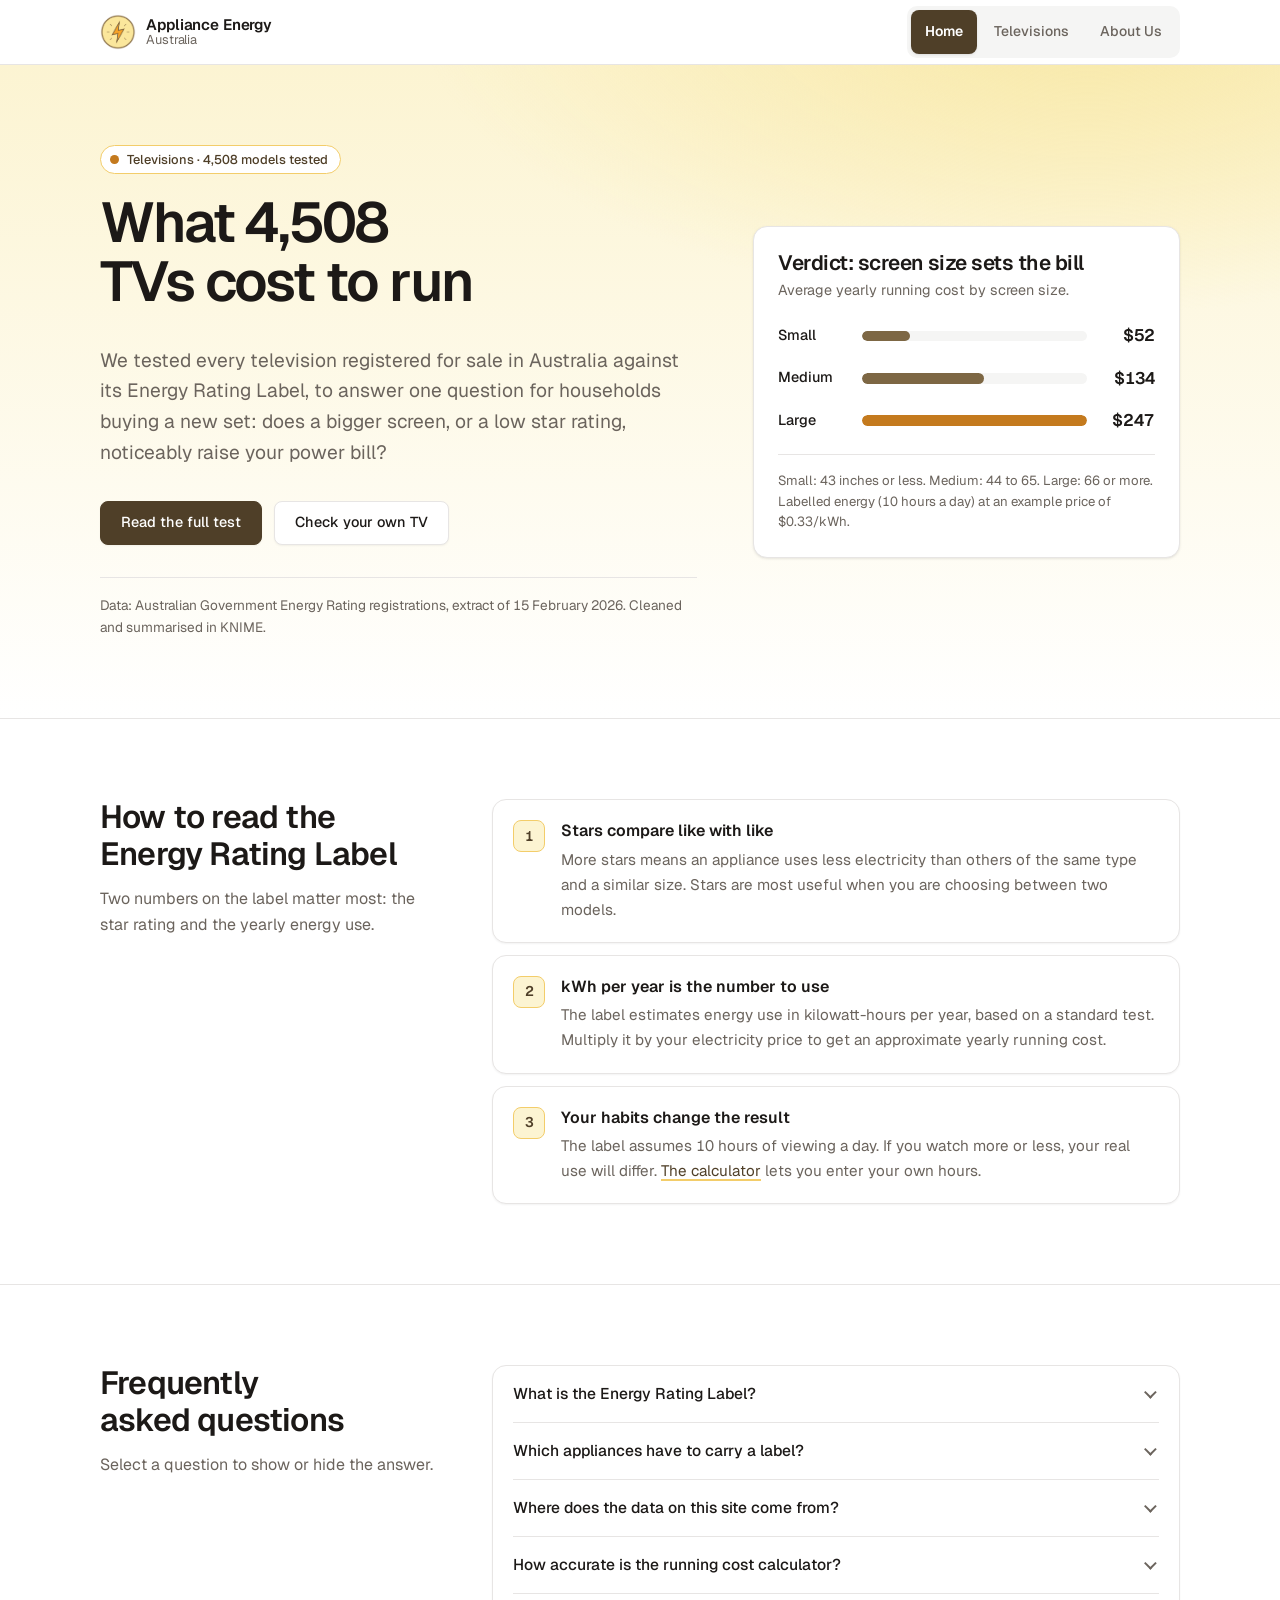
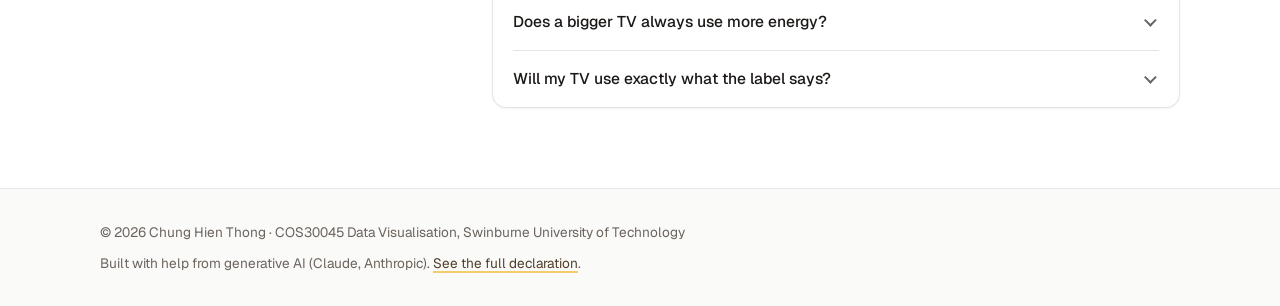
==== commit fda3e4e8: "Update About page and README - Link the footers and report details panel to the declaration - Align" ====
--- a/index.html
+++ b/index.html
@@ -1,4 +1,5 @@
 <!DOCTYPE html>
+<!-- Initial version generated with Claude (Anthropic). See README > AI Declaration. -->
 <html lang="en-AU">
 <head>
   <meta charset="UTF-8">
@@ -181,7 +182,7 @@
   <footer class="site-footer">
     <div class="container footer-inner">
       <p>&copy; <span id="year">2026</span> Chung Hien Thong &middot; COS30045 Data Visualisation, Swinburne University of Technology</p>
-      <p>Built with help from generative AI (Claude, Anthropic). See the README for details.</p>
+      <p>Built with help from generative AI (Claude, Anthropic). <a href="about.html#ai-declaration">See the full declaration</a>.</p>
     </div>
   </footer>
 </body>
--- a/assets/css/styles.css
+++ b/assets/css/styles.css
@@ -1,4 +1,4 @@
-/* Initial version generated with Claude (Anthropic). See README > Generative AI Reflection. */
+/* Initial version generated with Claude (Anthropic). See README > AI Declaration. */
 
 /* Design tokens follow the shadcn/ui naming (background, card, muted, primary, accent, border, ring).
    Neutrals are a warm stone grey; the accent and chart colours are sampled from the power logo. */
@@ -1271,6 +1271,59 @@
   color: var(--muted-foreground);
 }
 
+.ai-declaration ul,
+.ai-declaration ol {
+  margin: 0 0 1em;
+  padding-left: 1.25rem;
+  color: var(--muted-foreground);
+}
+
+.ai-declaration li {
+  margin-bottom: 0.5em;
+}
+
+.ai-declaration strong {
+  color: var(--foreground);
+  font-weight: 500;
+}
+
+.ai-declaration code {
+  padding: 0.1em 0.35em;
+  border-radius: var(--radius-sm, 0.25rem);
+  background: var(--muted);
+  font-size: 0.85em;
+}
+
+/* Generative AI declaration (About page) */
+
+.ai-declaration {
+  max-width: 80ch;
+}
+
+.ai-declaration h3:first-child {
+  margin-top: 0;
+}
+
+.ai-declaration .table-scroll {
+  margin-bottom: 1em;
+}
+
+.ai-declaration tbody th {
+  width: 30%;
+  font-weight: 500;
+  vertical-align: top;
+}
+
+.ai-declaration td {
+  vertical-align: top;
+  color: var(--muted-foreground);
+}
+
+.prompt-list li::marker {
+  color: var(--foreground);
+  font-weight: 500;
+}
+
 .info-panel {
   position: sticky;
   top: 5.5rem;
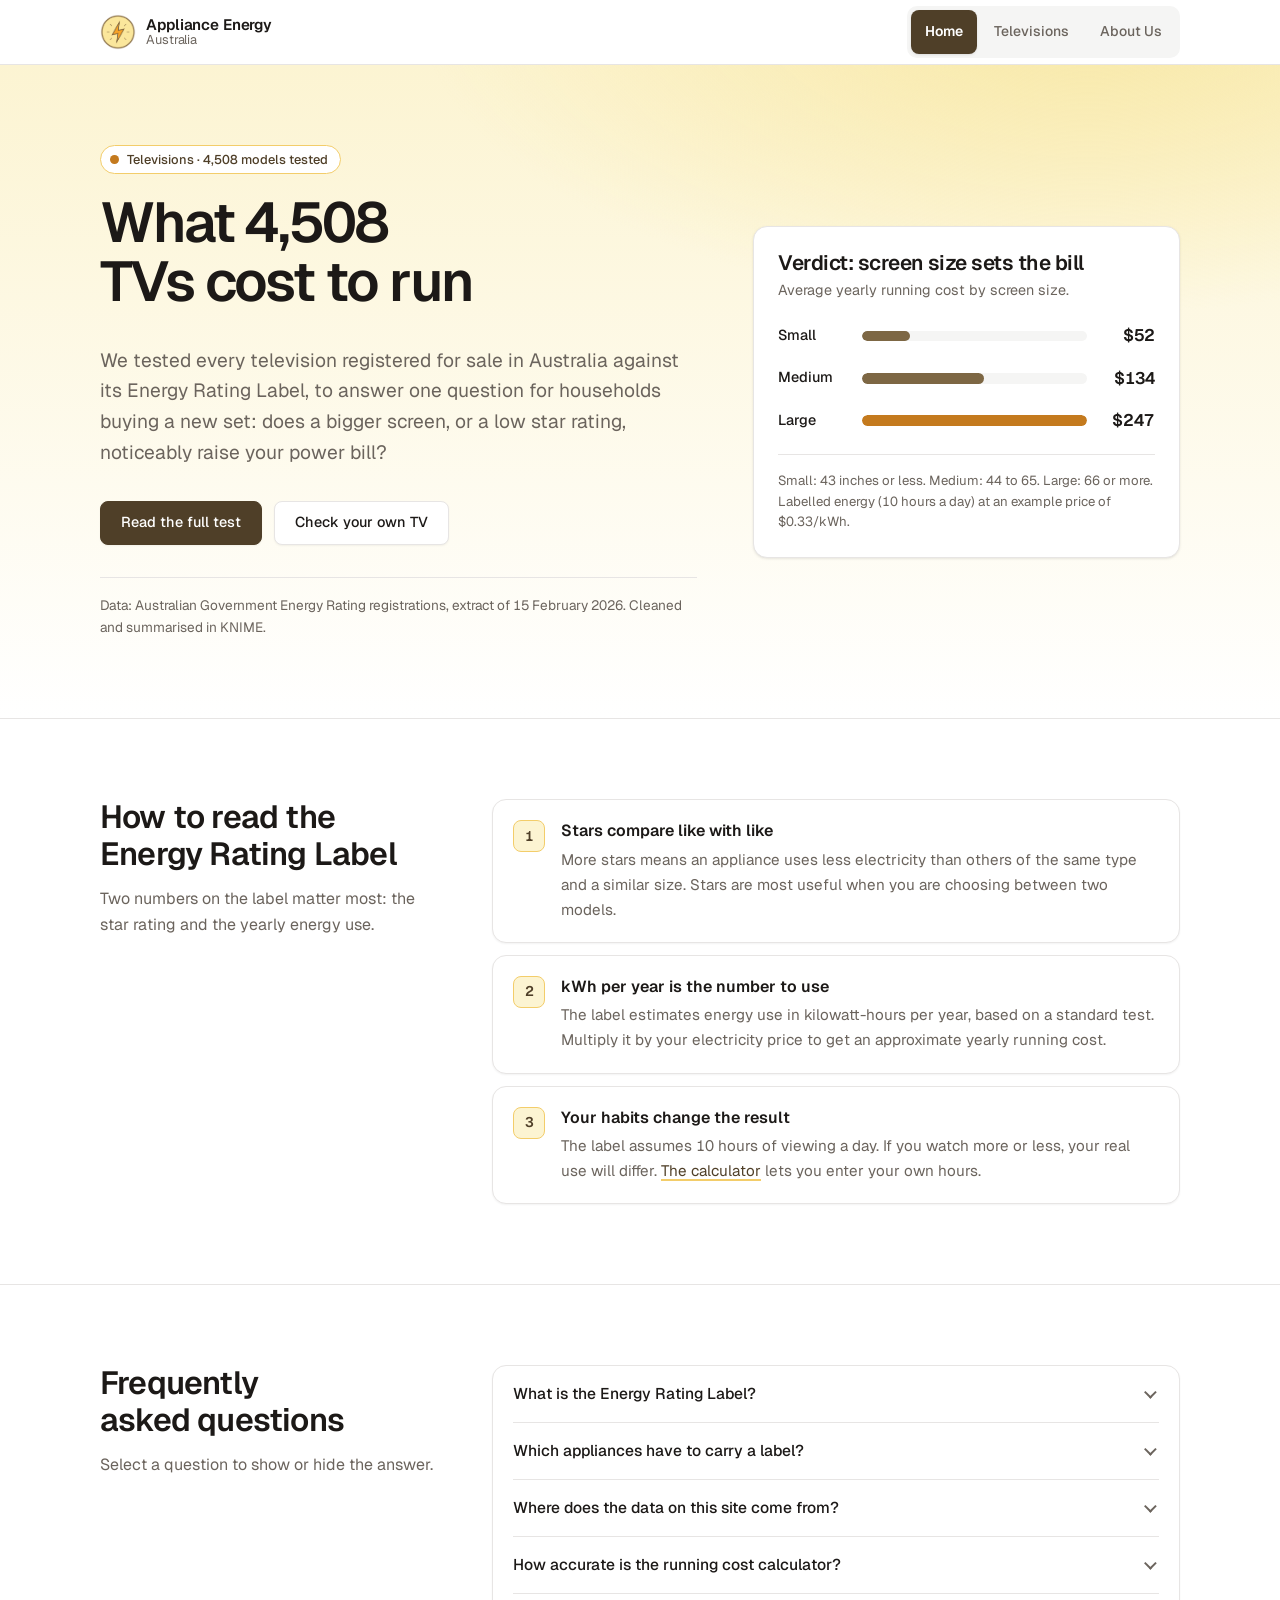
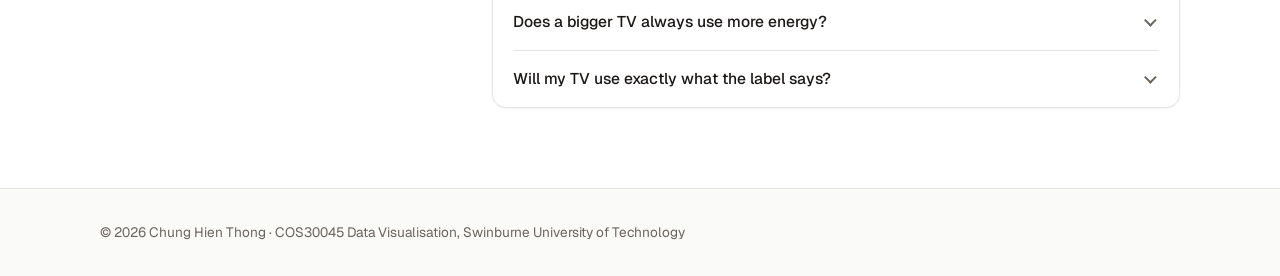
==== commit ad4879e8: "Tidy repo for portfolio: remove working notes and update repo link" ====
--- a/index.html
+++ b/index.html
@@ -1,5 +1,4 @@
 <!DOCTYPE html>
-<!-- Initial version generated with Claude (Anthropic). See README > AI Declaration. -->
 <html lang="en-AU">
 <head>
   <meta charset="UTF-8">
@@ -182,7 +181,6 @@
   <footer class="site-footer">
     <div class="container footer-inner">
       <p>&copy; <span id="year">2026</span> Chung Hien Thong &middot; COS30045 Data Visualisation, Swinburne University of Technology</p>
-      <p>Built with help from generative AI (Claude, Anthropic). <a href="about.html#ai-declaration">See the full declaration</a>.</p>
     </div>
   </footer>
 </body>
--- a/assets/css/styles.css
+++ b/assets/css/styles.css
@@ -1,5 +1,3 @@
-/* Initial version generated with Claude (Anthropic). See README > AI Declaration. */
-
 /* Design tokens follow the shadcn/ui naming (background, card, muted, primary, accent, border, ring).
    Neutrals are a warm stone grey; the accent and chart colours are sampled from the power logo. */
 :root {
@@ -1271,59 +1269,6 @@
   color: var(--muted-foreground);
 }
 
-.ai-declaration ul,
-.ai-declaration ol {
-  margin: 0 0 1em;
-  padding-left: 1.25rem;
-  color: var(--muted-foreground);
-}
-
-.ai-declaration li {
-  margin-bottom: 0.5em;
-}
-
-.ai-declaration strong {
-  color: var(--foreground);
-  font-weight: 500;
-}
-
-.ai-declaration code {
-  padding: 0.1em 0.35em;
-  border-radius: var(--radius-sm, 0.25rem);
-  background: var(--muted);
-  font-size: 0.85em;
-}
-
-/* Generative AI declaration (About page) */
-
-.ai-declaration {
-  max-width: 80ch;
-}
-
-.ai-declaration h3:first-child {
-  margin-top: 0;
-}
-
-.ai-declaration .table-scroll {
-  margin-bottom: 1em;
-}
-
-.ai-declaration tbody th {
-  width: 30%;
-  font-weight: 500;
-  vertical-align: top;
-}
-
-.ai-declaration td {
-  vertical-align: top;
-  color: var(--muted-foreground);
-}
-
-.prompt-list li::marker {
-  color: var(--foreground);
-  font-weight: 500;
-}
-
 .info-panel {
   position: sticky;
   top: 5.5rem;
